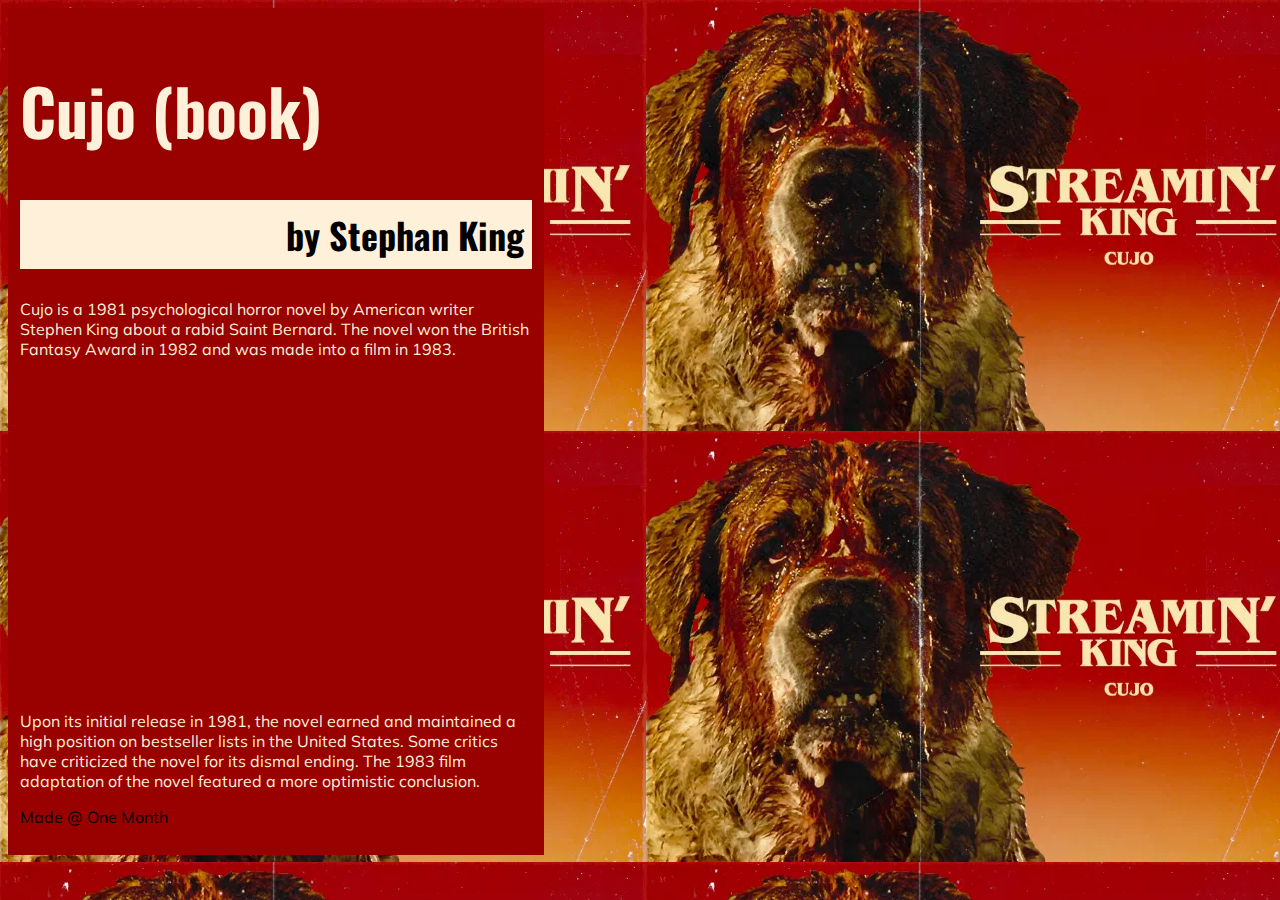
==== index.html @ 56c97d6f "Som,s" ====
<!DOCTYPE html>
<html lang="en">
<head>
    	<meta charset="utf-8">
    	<meta name="keywords" content="Cujo the mad dog">
    	<meta name="description" content="It's mad and it bite to kill">

		<title>Cujo</title>
		 <link href="https://fonts.googleapis.com/css2?family=Mulish&display=swap" rel="stylesheet">
         <link href="https://fonts.googleapis.com/css2?family=Oswald:wght@300&display=swap" rel="stylesheet">  
		<!-- external CSS link -->
		<!--<link rel="stylesheet" href="css/normalize.css"> -->
		<link rel="stylesheet" href="css/style.css">
        
</head>

<body>
	<div id="container">
	<!-- START HERE --> 

	<h1> Cujo (book)</h1>
	<h2> 		by Stephan King </h2>
	
    <p> Cujo is a 1981 psychological horror novel by American writer Stephen King about a rabid Saint Bernard. The novel won the British Fantasy Award in 1982 and was made into a film in 1983. </p>
    <iframe width="512" height="315" src="https://www.youtube.com/embed/45vzCiU01O4" frameborder="0" allow="accelerometer; autoplay; encrypted-media; gyroscope; picture-in-picture" allowfullscreen></iframe>
    <p> Upon its initial release in 1981, the novel earned and maintained a high position on bestseller lists in the United States. Some critics have criticized the novel for its dismal ending. The 1983 film adaptation of the novel featured a more optimistic conclusion. </p>
	
    <p> </p>
    <p> <a href="https://onemonth.com" target="_blank"> Made @ One Month </a> </p>
        
	<!-- END HERE --> 
	</div><!-- #container --> 
</body>
</html>
---- css/style.css ----
@charset "utf-8";
/* CSS Document */

body {
	background: url(../images/STREAMIN-KING-cujo.jpg);
	background-size:auto;
	font-family: 'Oswald', sans-serif;
}

#container {
	background:#900;
	width: 512px;
	padding: 12px;
	color: #FFF1D9
}

h1 {
	font-size: 64px;
}

h2 {
	font-size: 36px;
	text-align:end;
	background: #FFF1D9;
	color:#000000;
	padding: 8px;
}

p {
	font-family: 'Mulish', sans-serif;
}

a {
	color:	#000000;
	text-decoration:none;
}
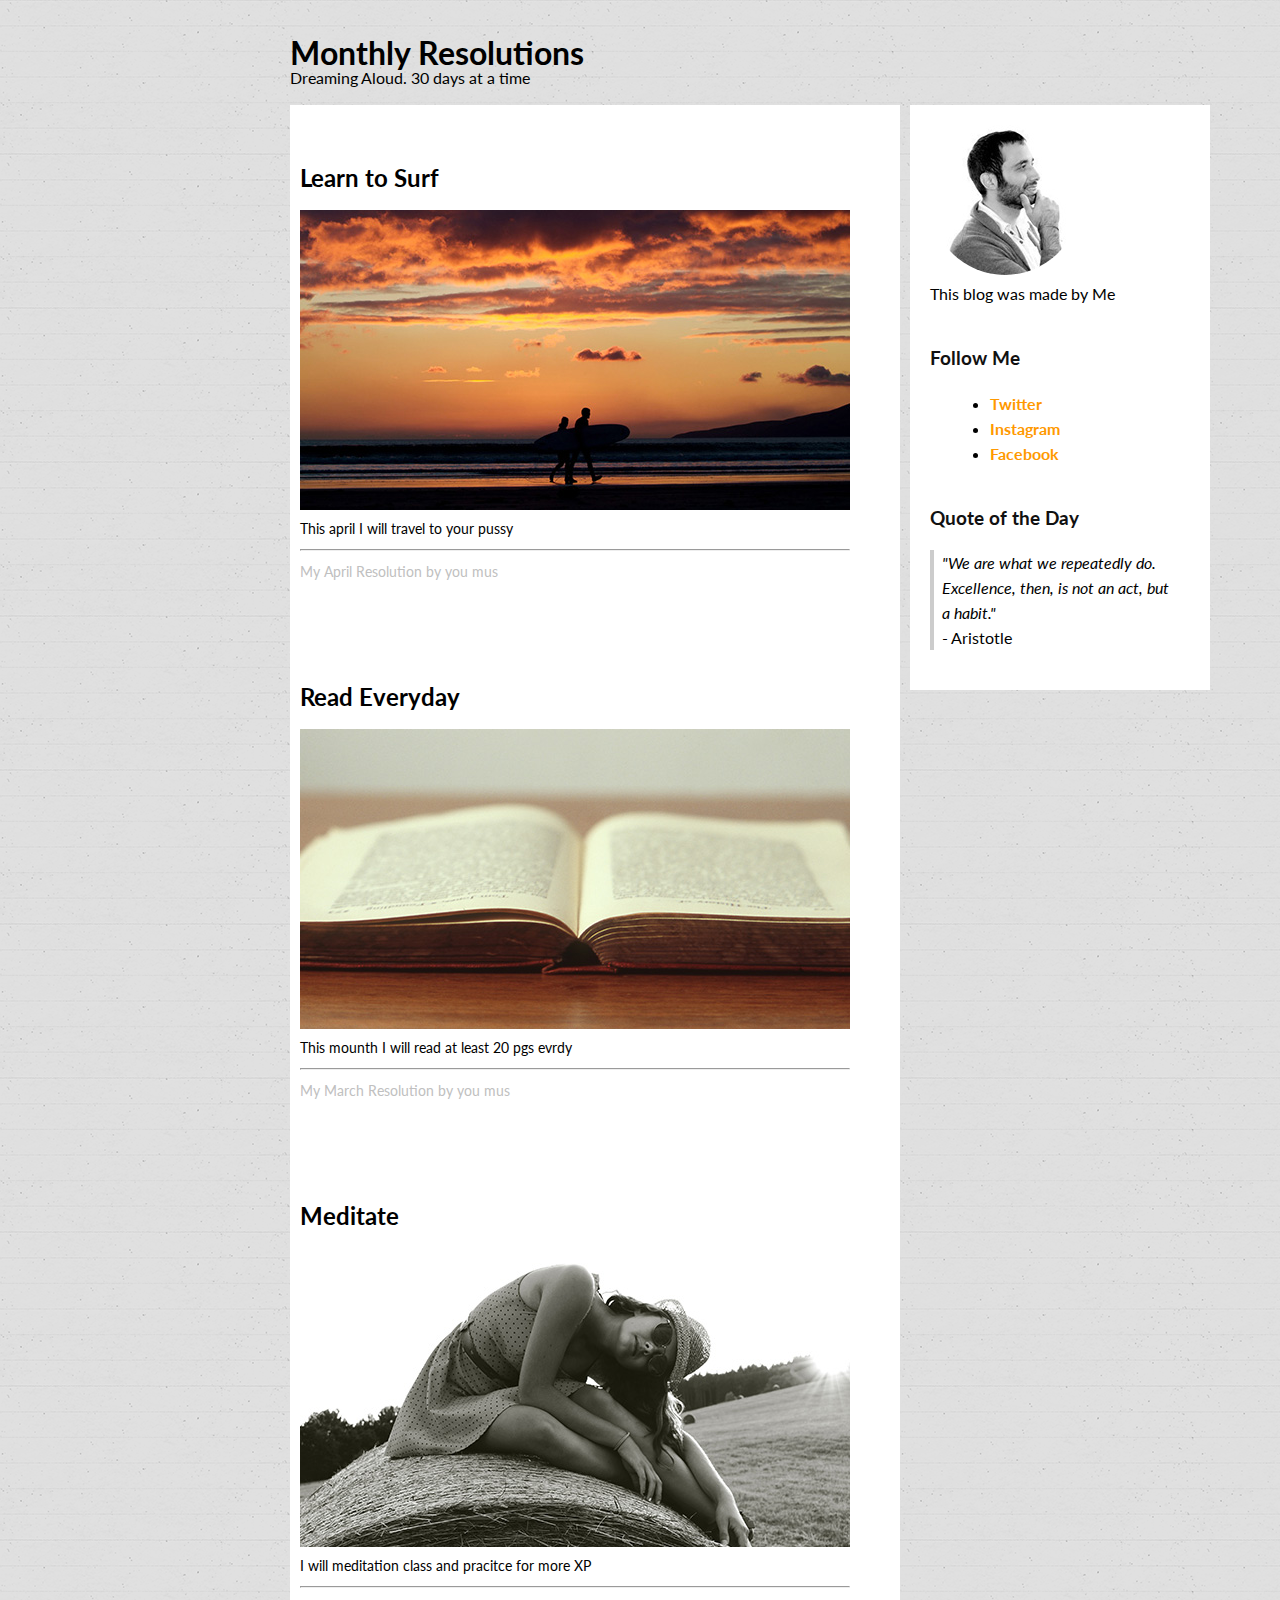
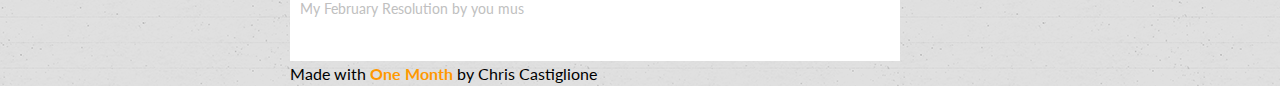
==== commit 12e19022: "week 2 assigments" ====
--- a/index.html
+++ b/index.html
@@ -1,38 +1,70 @@
 <!DOCTYPE html>
 <html lang="en">
-<head>
-    	<meta charset="utf-8">
-    	<meta name="keywords" content="Cujo the mad dog">
-    	<meta name="description" content="It's mad and it bite to kill">
+  <head>
+    <meta charset="utf-8">
+    <meta http-equiv="X-UA-Compatible" content="IE=edge">
+    <meta name="viewport" content="width=device-width, initial-scale=1">
+    <meta name="description" content="">
+    <meta name="author" content="Chris Castiglione, and the One Month team">
+		<title>Monthly Resolutions by Chris Castiglione</title>
+		<link href='http://fonts.googleapis.com/css?family=Lato' rel='stylesheet' type='text/css'>
+		<link rel="stylesheet" href="css/normalize.css">
+		<link rel="stylesheet" href="css/style.css">
+	</head>
+	<body>
+	
+	<div id="container">
+    
+    	<div id="header">
+        	<h1> Monthly Resolutions </h1>
+        	<p> Dreaming Aloud. 30 days at a time </p>
+        </div>
+        
+        <div id="main">
+        	<div class="part">
+            	<h2> Learn to Surf </h2>
+                <img src="images/surfing.jpg" alt="Two groovers on the becht">
+                <p> This april I will travel to your pussy </p>
+                <hr> 
+                <p class="subtext"> My April Resolution by you mus</p>
+            </div> <!--part-->
+            <div class="part">
+            	<h2> Read Everyday </h2>
+                <img src="images/book.jpg" alt="The book">
+                <p> This mounth I will read at least 20 pgs evrdy</p>
+                <hr> 
+                <p class="subtext"> My March Resolution by you mus</p>
+            </div> <!--part-->
+            <div class="part">
+            	<h2> Meditate </h2>
+                <img src="images/meditate-girl.jpg" alt="The chick">
+                <p> I will meditation class and pracitce for more XP </p>
+                <hr> 
+                <p class="subtext"> My February Resolution by you mus</p>
+            </div> <!--part-->
+        </div>
+        
+        <div id="sidebar">
+        	<img src="images/chris-castiglione.jpg" alt="you know" class="round">
+            <p> This blog was made by Me </p>
+            <h3> Follow Me </h3>
+            <ul>
+ 			 <li><a href="http://www.twitter.com/castig" target="_blank">Twitter</a></li>
+  			<li><a href="http://instagram.com/castig" target="_blank">Instagram</a></li>
+  			<li><a href="https://www.facebook.com/OneMonthEdu/" target="_blank">Facebook</a></li>
+			</ul>
+             <h3> Quote of the Day </h3>
+  			<blockquote><p id="quote">"We are what we repeatedly do. Excellence, then, is not an act, but a habit."</p>- Aristotle</blockquote>
 
-		<title>Cujo</title>
-		 <link href="https://fonts.googleapis.com/css2?family=Mulish&display=swap" rel="stylesheet">
-         <link href="https://fonts.googleapis.com/css2?family=Oswald:wght@300&display=swap" rel="stylesheet">  
-		<!-- external CSS link -->
-		<!--<link rel="stylesheet" href="css/normalize.css"> -->
-		<link rel="stylesheet" href="css/style.css">
+        </div> <!--sidebar-->
         
-</head>
-
-<body>
-	<div id="container">
-	<!-- START HERE --> 
-
-	<h1> Cujo (book)</h1>
-	<h2> 		by Stephan King </h2>
+        <div class="clear"> </div>
+        
+        <div id="footer">
+        	<p>Made with <a href="http://www.onemonth.com" target="_blank">One Month</a> by Chris Castiglione</p>
+        </div>
+        
+    </div> <!--container-->
 	
-    <p> Cujo is a 1981 psychological horror novel by American writer Stephen King about a rabid Saint Bernard. The novel won the British Fantasy Award in 1982 and was made into a film in 1983. </p>
-    <iframe width="512" height="315" src="https://www.youtube.com/embed/45vzCiU01O4" frameborder="0" allow="accelerometer; autoplay; encrypted-media; gyroscope; picture-in-picture" allowfullscreen></iframe>
-    <p> Upon its initial release in 1981, the novel earned and maintained a high position on bestseller lists in the United States. Some critics have criticized the novel for its dismal ending. The 1983 film adaptation of the novel featured a more optimistic conclusion. </p>
-	
-    <p> </p>
-    <p> <a href="https://onemonth.com" target="_blank"> Made @ One Month </a> </p>
-        
-	<!-- END HERE --> 
-	</div><!-- #container --> 
-</body>
-</html>
-
-
-
-
+	</body>
+</html>--- a/css/style.css
+++ b/css/style.css
@@ -1,36 +1,127 @@
-@charset "utf-8";
-/* CSS Document */
+/* 
+Project Name: Monthly Resolutions
+Client: One Month
+Author: Christopher Castig | @castig
+*/
+
+
+/*----------------------------------------------------------------------------- 
+01=BASE   
+-----------------------------------------------------------------------------*/
+
+/* Box Model Hack */
+* {
+     -moz-box-sizing: border-box; /* Firexfox */
+     -webkit-box-sizing: border-box; /* Safari/Chrome/iOS/Android */
+     box-sizing: border-box; /* IE */
+}
+
+.clear {
+	clear: both;
+}
 
 body {
-	background: url(../images/STREAMIN-KING-cujo.jpg);
-	background-size:auto;
-	font-family: 'Oswald', sans-serif;
+	background:url(../images/notebook.png); 
+	color: #000000;
+ 	font-family: 'Lato', sans-serif;
+ 	line-height: 1.7; /* line-height is unit-less */
+ 	font-size: 100%;
+	width: 1000px;
+	margin: 0 auto 0 auto;
+	padding: 0 150px 0 150px;
+	line-height: 25px;
+	
+}
+
+.subtext {
+	color:#C0C0C0;
+}
+
+.round {
+	border-radius: 50%;
+}
+
+#header{
+	padding: 40px 0 15px 0;
+}
+
+p{
+	margin:0;
+}
+
+h1 {
+	margin:0;
+}
+
+#main {
+	float:left;
+	background:#FFFFFF;
+	padding-right: 40px;
+}
+
+#sidebar {
+	float:left;
+	background:#FFFFFF;
+	width: 300px;
+	margin: 0 0 0 10px;
+	padding: 20px;
+	padding-bottom: 40px;
+}
+
+a {
+	color:#FF9900;
+	text-decoration:none;
+	font-weight:bold;
+}
+
+#sidebar ul {
+	margin: 20px;
+}
+
+#sidebar blockquote{
+	border-left: 4px solid #CCC;
+  	padding-left: 8px;
+	margin: 0 10px 0 0;
+}
+
+#quote {
+	font-style:italic;
+}
+
+#sidebar h3 {
+	color:#111111;
+	margin-top: 40px;
+}
+
+
+.part {
+	padding: 40px 10px 40px 10px;
+	width:inherit;
+
+}
+
+.part hr {
+	color:#C0C0C0;
+	width:inherit;
+}
+
+.part p {
+	font-size: 90%;
 }
 
 #container {
-	background:#900;
-	width: 512px;
-	padding: 12px;
-	color: #FFF1D9
+	width: 1000px;
 }
 
-h1 {
-	font-size: 64px;
+#container h3{
+	margin: 0,0,0,0;
 }
+/*----------------------------------------------------------------------------- 
+02=LAYOUT  
+-----------------------------------------------------------------------------*/
 
-h2 {
-	font-size: 36px;
-	text-align:end;
-	background: #FFF1D9;
-	color:#000000;
-	padding: 8px;
-}
+/*----------------------------------------------------------------------------- 
+03=MAIN  
+-----------------------------------------------------------------------------*/
 
-p {
-	font-family: 'Mulish', sans-serif;
-}
 
-a {
-	color:	#000000;
-	text-decoration:none;
-}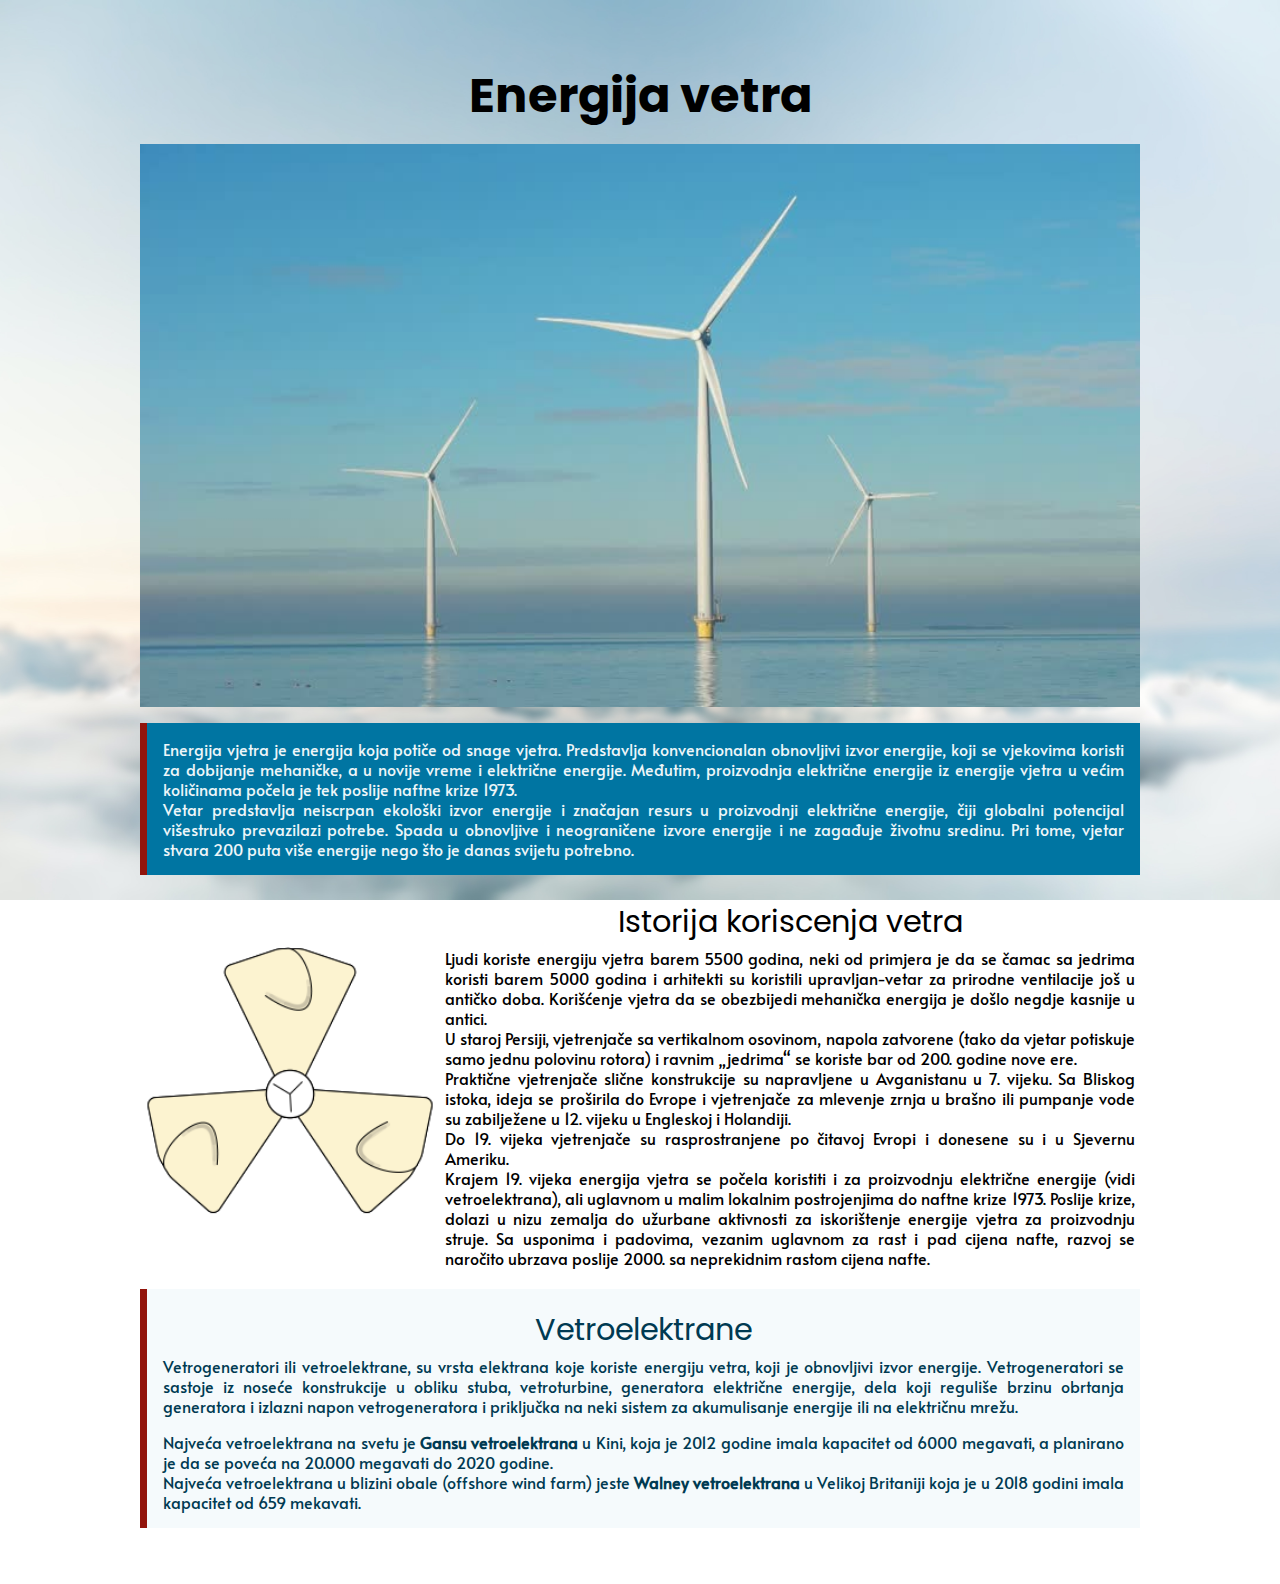
==== commit 7bb4913f: "I'm dumb" ====
--- a/index.html
+++ b/index.html
@@ -1,70 +1,53 @@
-<!DOCTYPE html>
-<html lang="en">
-  <head>
-    <meta charset="utf-8">
-    <meta http-equiv="X-UA-Compatible" content="IE=edge">
-    <meta name="viewport" content="width=device-width, initial-scale=1">
-    <meta name="description" content="">
-    <meta name="author" content="Chris Castiglione, and the One Month team">
-		<title>Monthly Resolutions by Chris Castiglione</title>
-		<link href='http://fonts.googleapis.com/css?family=Lato' rel='stylesheet' type='text/css'>
-		<link rel="stylesheet" href="css/normalize.css">
-		<link rel="stylesheet" href="css/style.css">
-	</head>
-	<body>
-	
-	<div id="container">
-    
-    	<div id="header">
-        	<h1> Monthly Resolutions </h1>
-        	<p> Dreaming Aloud. 30 days at a time </p>
-        </div>
+<!DOCTYPE html PUBLIC "-//W3C//DTD XHTML 1.0 Transitional//EN" "http://www.w3.org/TR/xhtml1/DTD/xhtml1-transitional.dtd">
+<html xmlns="http://www.w3.org/1999/xhtml">
+<head>
+<meta http-equiv="Content-Type" content="text/html; charset=utf-8" />
+	<title>4You Paun</title>
+	<link rel="stylesheet" href="css/reset.css" />
+    <link rel="stylesheet" href="css/style.css" />
+    <link rel="stylesheet" href="css/style-mobile.css" media="(max-width: 600px)"/>
+    <link href="https://fonts.googleapis.com/css2?family=Alata&family=Poppins:ital@1&display=swap" rel="stylesheet"> 
+</head>
+
+<body>
+	<div class="container">
+    	<div class="header">
+    		<h1> Energija vetra </h1>
+        	<img src="image/windmill3.jpg" alt="Three windmills" />
+        </div> <!--header-->
         
-        <div id="main">
-        	<div class="part">
-            	<h2> Learn to Surf </h2>
-                <img src="images/surfing.jpg" alt="Two groovers on the becht">
-                <p> This april I will travel to your pussy </p>
-                <hr> 
-                <p class="subtext"> My April Resolution by you mus</p>
-            </div> <!--part-->
-            <div class="part">
-            	<h2> Read Everyday </h2>
-                <img src="images/book.jpg" alt="The book">
-                <p> This mounth I will read at least 20 pgs evrdy</p>
-                <hr> 
-                <p class="subtext"> My March Resolution by you mus</p>
-            </div> <!--part-->
-            <div class="part">
-            	<h2> Meditate </h2>
-                <img src="images/meditate-girl.jpg" alt="The chick">
-                <p> I will meditation class and pracitce for more XP </p>
-                <hr> 
-                <p class="subtext"> My February Resolution by you mus</p>
-            </div> <!--part-->
-        </div>
+        <section class="redborder intro">
+        	<p>Energija vjetra je energija koja potiče od snage vjetra. Predstavlja konvencionalan obnovljivi izvor energije, koji se vjekovima koristi za dobijanje mehaničke, a u novije vreme i električne energije. Međutim, proizvodnja električne energije iz energije vjetra u većim količinama počela je tek poslije naftne krize 1973. 
+            </p>
+            <p>
+            Vetar predstavlja neiscrpan ekološki izvor energije i značajan resurs u proizvodnji električne energije, čiji globalni potencijal višestruko prevazilazi potrebe. Spada u obnovljive i neograničene izvore energije i ne zagađuje životnu sredinu. Pri tome, vjetar stvara 200 puta više energije nego što je danas svijetu potrebno.
+            </p>
+        </section> <!--intro-->
         
-        <div id="sidebar">
-        	<img src="images/chris-castiglione.jpg" alt="you know" class="round">
-            <p> This blog was made by Me </p>
-            <h3> Follow Me </h3>
-            <ul>
- 			 <li><a href="http://www.twitter.com/castig" target="_blank">Twitter</a></li>
-  			<li><a href="http://instagram.com/castig" target="_blank">Instagram</a></li>
-  			<li><a href="https://www.facebook.com/OneMonthEdu/" target="_blank">Facebook</a></li>
-			</ul>
-             <h3> Quote of the Day </h3>
-  			<blockquote><p id="quote">"We are what we repeatedly do. Excellence, then, is not an act, but a habit."</p>- Aristotle</blockquote>
-
-        </div> <!--sidebar-->
-        
-        <div class="clear"> </div>
-        
-        <div id="footer">
-        	<p>Made with <a href="http://www.onemonth.com" target="_blank">One Month</a> by Chris Castiglione</p>
-        </div>
-        
-    </div> <!--container-->
-	
-	</body>
-</html>+        <div class="clearfix middle">
+        	<div class="center">
+        		<img src="image/Fan.gif" alt="fan gif animation" class="left center" />
+            </div> <!--center-->
+            <section class="right">
+            	<h2 class="centralalign"> Istorija koriscenja vetra </h2>
+            	<p>
+            	Ljudi koriste energiju vjetra barem 5500 godina, neki od primjera je da se čamac sa jedrima koristi barem 5000 godina i arhitekti su koristili upravljan-vetar za prirodne ventilacije još u antičko doba. Korišćenje vjetra da se obezbijedi mehanička energija je došlo negdje kasnije u antici. <br />U staroj Persiji, vjetrenjače sa vertikalnom osovinom, napola zatvorene (tako da vjetar potiskuje samo jednu polovinu rotora) i ravnim „jedrima“ se koriste bar od 200. godine nove ere.  <br />Praktične vjetrenjače slične konstrukcije su napravljene u Avganistanu u 7. vijeku. Sa Bliskog istoka, ideja se proširila do Evrope i vjetrenjače za mlevenje zrnja u brašno ili pumpanje vode su zabilježene u 12. vijeku u Engleskoj i Holandiji.  <br />Do 19. vijeka vjetrenjače su rasprostranjene po čitavoj Evropi i donesene su i u Sjevernu Ameriku. <br />
+Krajem 19. vijeka energija vjetra se počela koristiti i za proizvodnju električne energije (vidi vetroelektrana), ali uglavnom u malim lokalnim postrojenjima do naftne krize 1973. Poslije krize, dolazi u nizu zemalja do užurbane aktivnosti za iskorištenje energije vjetra za proizvodnju struje. Sa usponima i padovima, vezanim uglavnom za rast i pad cijena nafte, razvoj se naročito ubrzava poslije 2000. sa neprekidnim rastom cijena nafte. 
+                </p>
+            </section>
+            
+        </div> <!--middle-->
+        <section class="redborder windfarm">
+        	<h2 class="centralalign"> Vetroelektrane </h2>
+            <p>
+            Vetrogeneratori ili vetroelektrane, su vrsta elektrana koje koriste energiju vetra, koji je obnovljivi izvor energije. Vetrogeneratori se sastoje iz noseće konstrukcije u obliku stuba, vetroturbine, generatora električne energije, dela koji reguliše brzinu obrtanja generatora i izlazni napon vetrogeneratora i priključka na neki sistem za akumulisanje energije ili na električnu mrežu. 
+            </p>
+            <br />
+            <p>
+            Najveća vetroelektrana na svetu je <strong>Gansu vetroelektrana</strong> u Kini, koja je 2012 godine imala kapacitet od 6000 megavati, a planirano je da se poveća na 20.000 megavati do 2020 godine. <br />
+Najveća vetroelektrana u blizini obale (offshore wind farm) jeste <strong>Walney vetroelektrana</strong> u Velikoj Britaniji koja je u 2018 godini imala kapacitet od 659 mekavati.
+            </p>
+        </section>
+    </div>
+</body>
+</html>
--- a/css/style.css
+++ b/css/style.css
@@ -1,127 +1,127 @@
-/* 
-Project Name: Monthly Resolutions
-Client: One Month
-Author: Christopher Castig | @castig
-*/
+@charset "utf-8";
+/* General Designe */
 
-
-/*----------------------------------------------------------------------------- 
-01=BASE   
------------------------------------------------------------------------------*/
-
-/* Box Model Hack */
 * {
-     -moz-box-sizing: border-box; /* Firexfox */
-     -webkit-box-sizing: border-box; /* Safari/Chrome/iOS/Android */
-     box-sizing: border-box; /* IE */
+  -moz-box-sizing: border-box; /* Firexfox */
+  -webkit-box-sizing: border-box; /* Safari/Chrome/iOS/Android */
+  box-sizing: border-box; /* IE */
 }
 
-.clear {
-	clear: both;
+.clearfix:after {
+  content: "";
+  display: table;
+  clear: both;
 }
 
 body {
-	background:url(../images/notebook.png); 
-	color: #000000;
- 	font-family: 'Lato', sans-serif;
- 	line-height: 1.7; /* line-height is unit-less */
- 	font-size: 100%;
-	width: 1000px;
-	margin: 0 auto 0 auto;
-	padding: 0 150px 0 150px;
-	line-height: 25px;
-	
+	background:url(../image/blured-background.jpg);
+	background-size:cover;
+	background-position:center;
+	background-attachment:fixed;
 }
 
-.subtext {
-	color:#C0C0C0;
-}
-
-.round {
-	border-radius: 50%;
-}
-
-#header{
-	padding: 40px 0 15px 0;
-}
-
-p{
-	margin:0;
+p {
+	font-family: 'Alata', sans-serif;
+	line-height: 1.25rem;
 }
 
 h1 {
-	margin:0;
-}
-
-#main {
-	float:left;
-	background:#FFFFFF;
-	padding-right: 40px;
-}
-
-#sidebar {
-	float:left;
-	background:#FFFFFF;
-	width: 300px;
-	margin: 0 0 0 10px;
-	padding: 20px;
-	padding-bottom: 40px;
-}
-
-a {
-	color:#FF9900;
-	text-decoration:none;
+	font-family: 'Poppins', sans-serif;
+	font-size: 3rem;
+	padding: 1.5rem;
 	font-weight:bold;
 }
 
-#sidebar ul {
-	margin: 20px;
+h2 {
+	font-family: 'Poppins', sans-serif;
+	font-size: 1.90rem;
+	padding:0.65rem;
 }
 
-#sidebar blockquote{
-	border-left: 4px solid #CCC;
-  	padding-left: 8px;
-	margin: 0 10px 0 0;
+strong {
+	font-weight:bold;
 }
 
-#quote {
-	font-style:italic;
+.left {
+	float:left;
 }
 
-#sidebar h3 {
-	color:#111111;
-	margin-top: 40px;
+.right {
+	float: right;
+}
+
+.center {
+  
+}
+
+.container {
+	width: 1000px;
+	margin: 0 auto 0 auto;
+	padding-top: 3rem;
+	padding-bottom: 3rem; 
+}
+
+.container section {
+	margin-top: 0.5rem;
+	margin-bottom: 0.5rem;
+}
+
+.container .redborder{
+	border-right: 7.5px solid #92140C;
+}
+
+.container .redborder:nth-child(even){
+	border-left: 7.5px solid #92140C;
+	border-right: none;
+}
+
+.header {
+	text-align:center;
+	margin-bottom: 1rem;
+}
+
+.header img{
+	width:100%;
+	height:26%;
+	object-fit: cover;
+}
+
+.intro {
+	background: #0075A2;
+	text-align: justify;
+	padding: 1rem;
+	margin-bottom: 7px;
+	color: #EDF6F9;
+}
+
+.middle{
+	width: 100%;
+	text-align:justify;
+}
+
+.middle img{
+	width: 30%;
+	object-fit: cover;
+	padding: 3px;
+	padding-top: 4rem;
+}
+
+.middle section{
+	width: 70%;
+	border-left:none;
+	border-right:none;
+	padding: 5px;
 }
 
 
-.part {
-	padding: 40px 10px 40px 10px;
-	width:inherit;
-
+.windfarm{
+	padding: 1rem;
+	text-align: justify;  
+	background: #F5FAFC;
+	color: #003A52;
 }
 
-.part hr {
-	color:#C0C0C0;
-	width:inherit;
+.centralalign {
+	text-align:center;	
 }
 
-.part p {
-	font-size: 90%;
-}
-
-#container {
-	width: 1000px;
-}
-
-#container h3{
-	margin: 0,0,0,0;
-}
-/*----------------------------------------------------------------------------- 
-02=LAYOUT  
------------------------------------------------------------------------------*/
-
-/*----------------------------------------------------------------------------- 
-03=MAIN  
------------------------------------------------------------------------------*/
-
-
--- a/css/style-mobile.css
+++ b/css/style-mobile.css
@@ -0,0 +1,23 @@
+@charset "utf-8";
+/* CSS Document */
+
+
+.container {
+	width: 100%;
+}
+
+.middle section{
+	width:100%;
+	padding: 1.5rem;
+	
+}
+
+.center {
+  	margin: 10px auto 20px auto;
+	display:block;
+	width: 70%;
+}
+
+.middle img {
+	width: 100%;
+}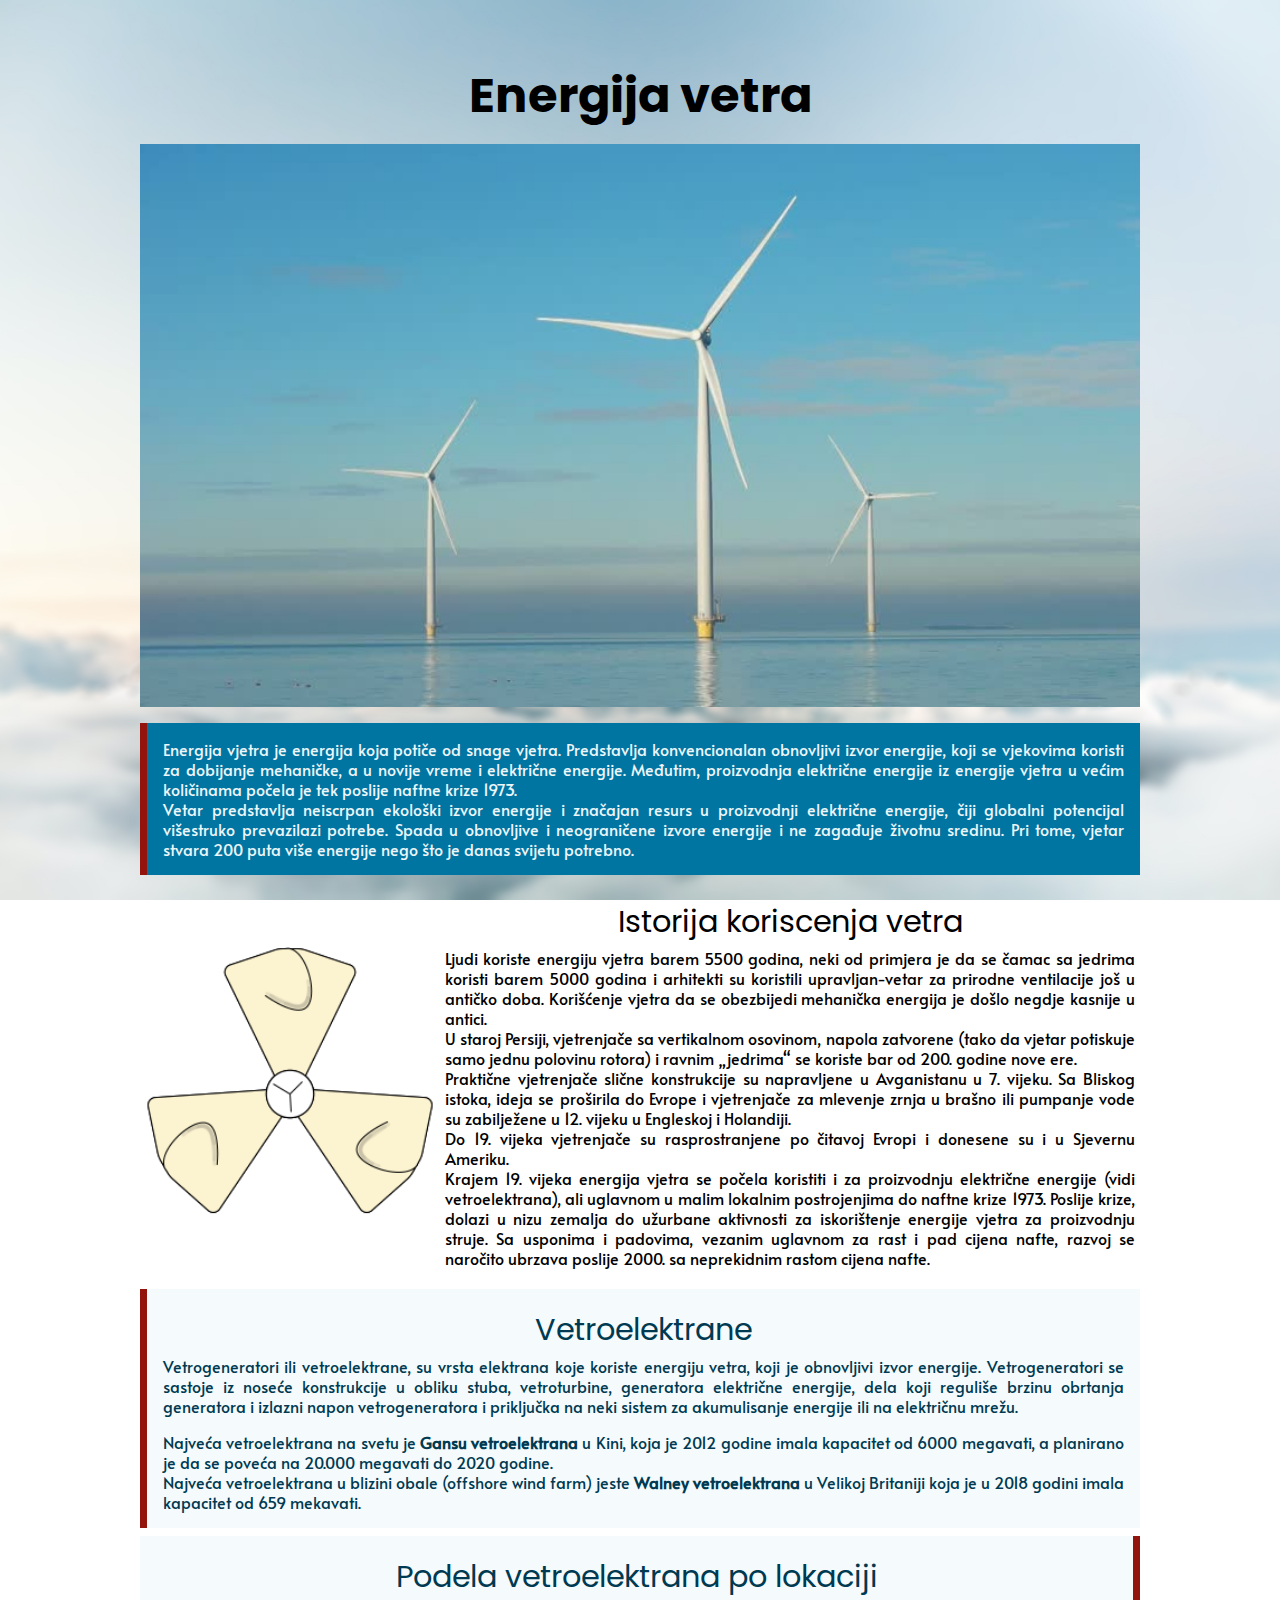
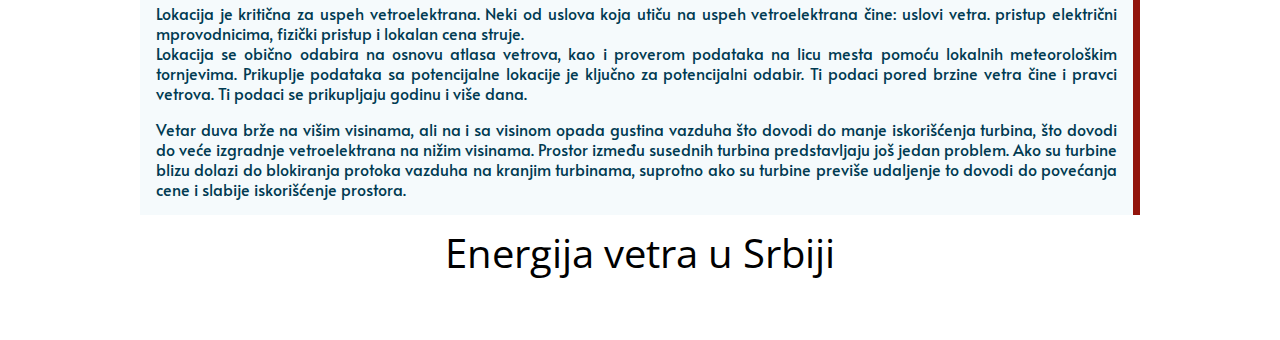
==== commit 90647737: "Paralax background is added" ====
--- a/index.html
+++ b/index.html
@@ -1,12 +1,14 @@
 <!DOCTYPE html PUBLIC "-//W3C//DTD XHTML 1.0 Transitional//EN" "http://www.w3.org/TR/xhtml1/DTD/xhtml1-transitional.dtd">
 <html xmlns="http://www.w3.org/1999/xhtml">
 <head>
-<meta http-equiv="Content-Type" content="text/html; charset=utf-8" />
+	<meta http-equiv="Content-Type" content="text/html; charset=utf-8" />
+	<meta name="viewport" content="width=device-width, initial-scale=1.0">
+    
 	<title>4You Paun</title>
 	<link rel="stylesheet" href="css/reset.css" />
     <link rel="stylesheet" href="css/style.css" />
-    <link rel="stylesheet" href="css/style-mobile.css" media="(max-width: 600px)"/>
     <link href="https://fonts.googleapis.com/css2?family=Alata&family=Poppins:ital@1&display=swap" rel="stylesheet"> 
+    <link href="https://fonts.googleapis.com/css2?family=Open+Sans:wght@700&display=swap" rel="stylesheet"> 
 </head>
 
 <body>
@@ -37,6 +39,7 @@
             </section>
             
         </div> <!--middle-->
+        
         <section class="redborder windfarm">
         	<h2 class="centralalign"> Vetroelektrane </h2>
             <p>
@@ -48,6 +51,25 @@
 Najveća vetroelektrana u blizini obale (offshore wind farm) jeste <strong>Walney vetroelektrana</strong> u Velikoj Britaniji koja je u 2018 godini imala kapacitet od 659 mekavati.
             </p>
         </section>
+        <section class="redborder windfarm">
+        	<h2 class="centralalign"> Podela vetroelektrana po lokaciji </h2>
+            <p>
+            	Lokacija je kritična za uspeh vetroelektrana. Neki od uslova koja utiču na uspeh vetroelektrana čine: uslovi vetra. pristup električni mprovodnicima, fizički pristup i lokalan cena struje.
+            </p>
+            <p>
+            	Lokacija se obično odabira na osnovu atlasa vetrova, kao i proverom podataka na licu mesta pomoću lokalnih meteorološkim tornjevima. Prikuplje podataka sa potencijalne lokacije je ključno za potencijalni odabir. Ti podaci pored brzine vetra čine i pravci vetrova. Ti podaci se prikupljaju godinu i više dana.
+            </p>
+            <br />
+            <p>
+            	Vetar duva brže na višim visinama, ali na i sa visinom opada gustina vazduha što dovodi do manje iskorišćenja turbina, što dovodi do veće izgradnje vetroelektrana na nižim visinama. Prostor između susednih turbina predstavljaju još jedan problem. Ako su turbine blizu dolazi do blokiranja protoka vazduha na kranjim turbinama, suprotno ako su turbine previše udaljenje to dovodi do povećanja cene i slabije iskorišćenje prostora.
+
+            </p>
+        </section> <!--windfarm-->
+        	
+        <section class="serbiawinds">
+        	<h2 class="parallax centralalign"> Energija vetra u Srbiji </h2>
+        </section>
     </div>
+    
 </body>
 </html>
--- a/css/style.css
+++ b/css/style.css
@@ -53,6 +53,25 @@
 .center {
   
 }
+
+.centralalign {
+	text-align:center;	
+}
+
+.parallax {
+  /* The image used */
+  background-image: url(../image/windmap.PNG);
+
+  /* Set a specific height */
+  /*height: 200px;*/
+
+  /* Create the parallax scrolling effect */
+  background-attachment: fixed;
+  background-position: center;
+  background-repeat: no-repeat;
+  background-size: cover;
+}
+
 
 .container {
 	width: 1000px;
@@ -121,7 +140,33 @@
 	color: #003A52;
 }
 
-.centralalign {
-	text-align:center;	
+.serbiawinds h2{
+	font-family: 'Open Sans', sans-serif;
+	font-size: 2.5rem;
 }
 
+
+@media only screen and (max-device-width: 600px) {
+
+	.container {
+		width: 100%;
+		padding-top: 1rem;
+		padding-bottom: 1rem; 
+	}
+	
+	
+	.middle section{
+		width:100%;
+		padding: 1.5rem;
+	}
+
+	.center {
+  		margin: 0 auto 0 auto;
+		display:block;
+		width: 75%;
+	}
+
+	.middle img {
+		width: 100%;
+	}
+}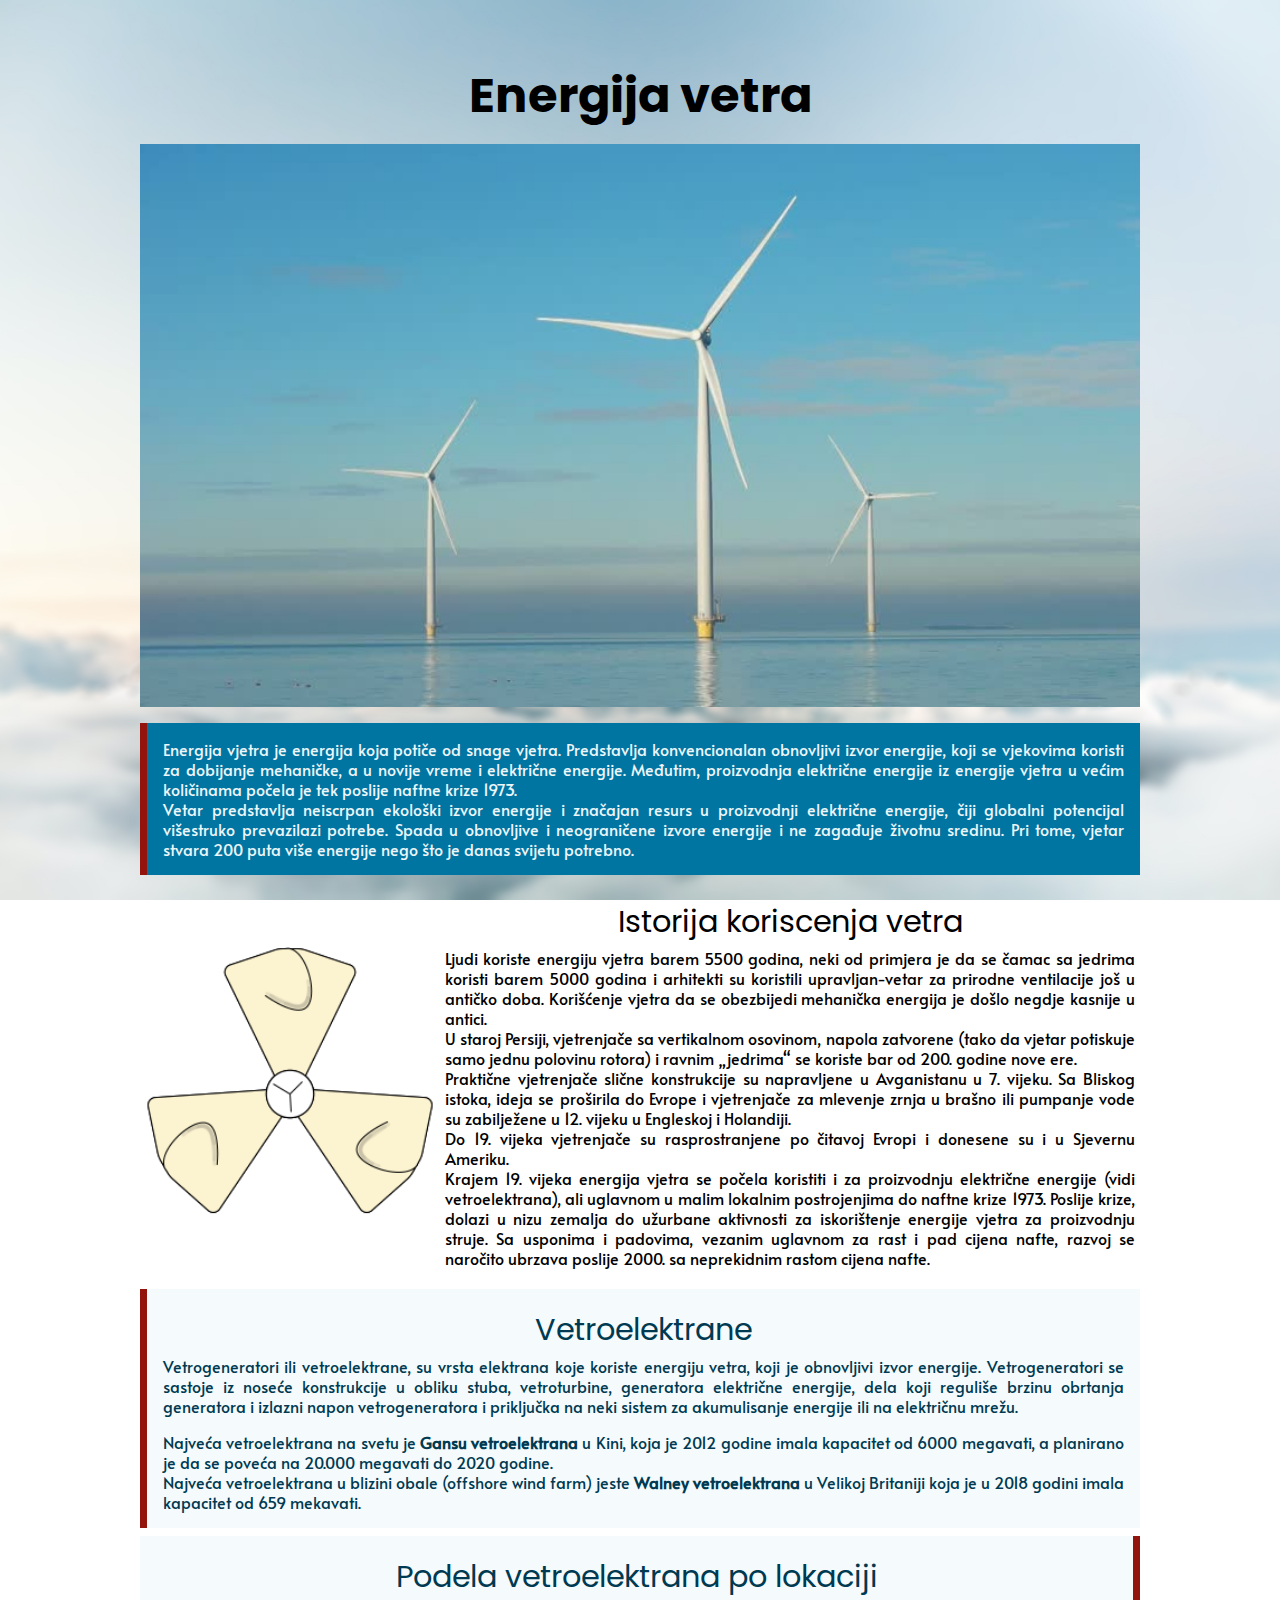
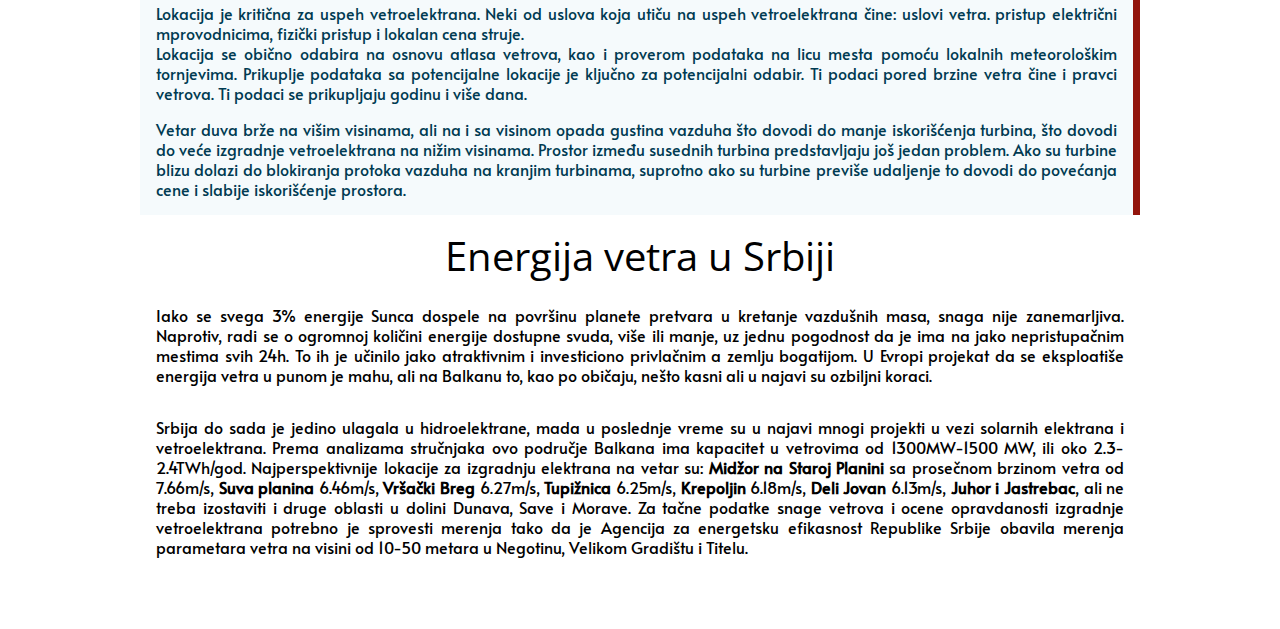
==== commit 4e99c75e: "siome text added" ====
--- a/index.html
+++ b/index.html
@@ -68,6 +68,12 @@
         	
         <section class="serbiawinds">
         	<h2 class="parallax centralalign"> Energija vetra u Srbiji </h2>
+            <p>
+            Iako se svega 3% energije Sunca dospele na površinu planete pretvara u kretanje vazdušnih masa, snaga nije zanemarljiva. Naprotiv, radi se o ogromnoj količini energije dostupne svuda, više ili manje, uz jednu pogodnost da je ima na jako nepristupačnim mestima svih 24h. To ih je učinilo jako atraktivnim i investiciono privlačnim a zemlju bogatijom. U Evropi projekat da se eksploatiše energija vetra u punom je mahu, ali na Balkanu to, kao po običaju, nešto kasni ali u najavi su ozbiljni koraci.
+            </p>
+            <p>
+            	Srbija do sada je jedino ulagala u hidroelektrane, mada u poslednje vreme su u najavi mnogi projekti u vezi solarnih elektrana i vetroelektrana. Prema analizama stručnjaka ovo područje Balkana ima kapacitet u vetrovima od 1300MW-1500 MW, ili oko 2.3-2.4TWh/god. Najperspektivnije lokacije za izgradnju elektrana na vetar su: <strong>Midžor na Staroj Planini</strong> sa prosečnom brzinom vetra od 7.66m/s, <strong>Suva planina </strong> 6.46m/s,<strong> Vršački Breg </strong>6.27m/s, <strong>Tupižnica </strong>6.25m/s,<strong> Krepoljin </strong> 6.18m/s, <strong>Deli Jovan</strong> 6.13m/s, <strong>Juhor i Jastrebac</strong>, ali ne treba izostaviti i druge oblasti u dolini Dunava, Save i Morave. Za tačne podatke snage vetrova i ocene opravdanosti izgradnje vetroelektrana potrebno je sprovesti merenja tako da je Agencija za energetsku efikasnost Republike Srbije obavila merenja parametara vetra na visini od 10-50 metara u Negotinu, Velikom Gradištu i Titelu.
+            </p>
         </section>
     </div>
     
--- a/css/style.css
+++ b/css/style.css
@@ -139,10 +139,19 @@
 	background: #F5FAFC;
 	color: #003A52;
 }
+.serbiawinds{
+	text-align: justify; 
+	border-left:none;
+	border-right:none;
+}
+.serbiawinds p{
+	padding: 1rem;
+}
 
 .serbiawinds h2{
 	font-family: 'Open Sans', sans-serif;
 	font-size: 2.5rem;
+	padding: 0.8rem;
 }
 
 
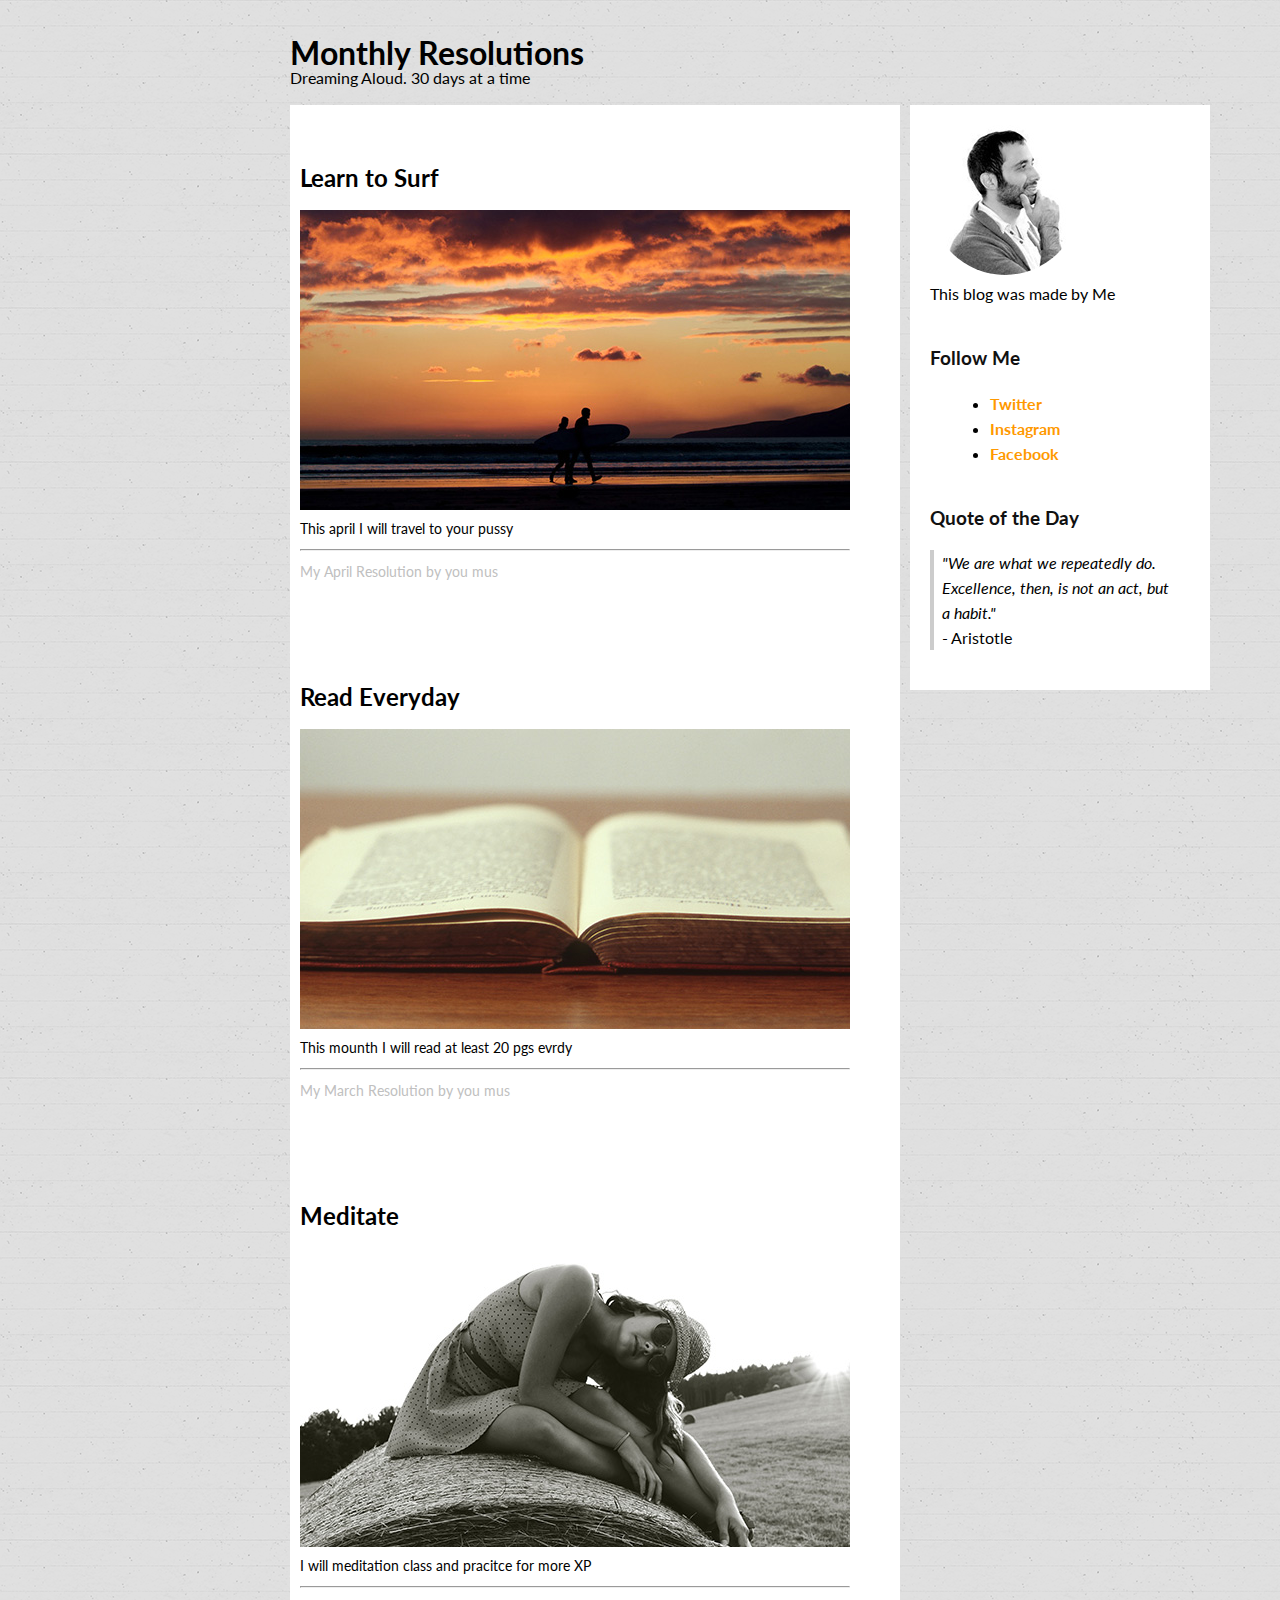
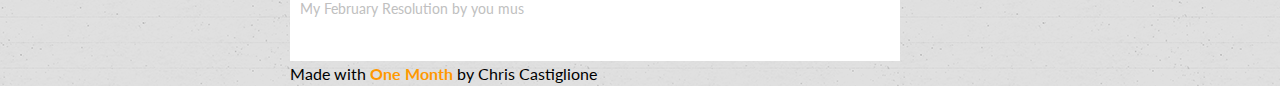
==== commit d5beeabb: "Link added for a wind map" ====
--- a/index.html
+++ b/index.html
@@ -1,81 +1,70 @@
-<!DOCTYPE html PUBLIC "-//W3C//DTD XHTML 1.0 Transitional//EN" "http://www.w3.org/TR/xhtml1/DTD/xhtml1-transitional.dtd">
-<html xmlns="http://www.w3.org/1999/xhtml">
-<head>
-	<meta http-equiv="Content-Type" content="text/html; charset=utf-8" />
-	<meta name="viewport" content="width=device-width, initial-scale=1.0">
+<!DOCTYPE html>
+<html lang="en">
+  <head>
+    <meta charset="utf-8">
+    <meta http-equiv="X-UA-Compatible" content="IE=edge">
+    <meta name="viewport" content="width=device-width, initial-scale=1">
+    <meta name="description" content="">
+    <meta name="author" content="Chris Castiglione, and the One Month team">
+		<title>Monthly Resolutions by Chris Castiglione</title>
+		<link href='http://fonts.googleapis.com/css?family=Lato' rel='stylesheet' type='text/css'>
+		<link rel="stylesheet" href="css/normalize.css">
+		<link rel="stylesheet" href="css/style.css">
+	</head>
+	<body>
+	
+	<div id="container">
     
-	<title>4You Paun</title>
-	<link rel="stylesheet" href="css/reset.css" />
-    <link rel="stylesheet" href="css/style.css" />
-    <link href="https://fonts.googleapis.com/css2?family=Alata&family=Poppins:ital@1&display=swap" rel="stylesheet"> 
-    <link href="https://fonts.googleapis.com/css2?family=Open+Sans:wght@700&display=swap" rel="stylesheet"> 
-</head>
+    	<div id="header">
+        	<h1> Monthly Resolutions </h1>
+        	<p> Dreaming Aloud. 30 days at a time </p>
+        </div>
+        
+        <div id="main">
+        	<div class="part">
+            	<h2> Learn to Surf </h2>
+                <img src="images/surfing.jpg" alt="Two groovers on the becht">
+                <p> This april I will travel to your pussy </p>
+                <hr> 
+                <p class="subtext"> My April Resolution by you mus</p>
+            </div> <!--part-->
+            <div class="part">
+            	<h2> Read Everyday </h2>
+                <img src="images/book.jpg" alt="The book">
+                <p> This mounth I will read at least 20 pgs evrdy</p>
+                <hr> 
+                <p class="subtext"> My March Resolution by you mus</p>
+            </div> <!--part-->
+            <div class="part">
+            	<h2> Meditate </h2>
+                <img src="images/meditate-girl.jpg" alt="The chick">
+                <p> I will meditation class and pracitce for more XP </p>
+                <hr> 
+                <p class="subtext"> My February Resolution by you mus</p>
+            </div> <!--part-->
+        </div>
+        
+        <div id="sidebar">
+        	<img src="images/chris-castiglione.jpg" alt="you know" class="round">
+            <p> This blog was made by Me </p>
+            <h3> Follow Me </h3>
+            <ul>
+ 			 <li><a href="http://www.twitter.com/castig" target="_blank">Twitter</a></li>
+  			<li><a href="http://instagram.com/castig" target="_blank">Instagram</a></li>
+  			<li><a href="https://www.facebook.com/OneMonthEdu/" target="_blank">Facebook</a></li>
+			</ul>
+             <h3> Quote of the Day </h3>
+  			<blockquote><p id="quote">"We are what we repeatedly do. Excellence, then, is not an act, but a habit."</p>- Aristotle</blockquote>
 
-<body>
-	<div class="container">
-    	<div class="header">
-    		<h1> Energija vetra </h1>
-        	<img src="image/windmill3.jpg" alt="Three windmills" />
-        </div> <!--header-->
+        </div> <!--sidebar-->
         
-        <section class="redborder intro">
-        	<p>Energija vjetra je energija koja potiče od snage vjetra. Predstavlja konvencionalan obnovljivi izvor energije, koji se vjekovima koristi za dobijanje mehaničke, a u novije vreme i električne energije. Međutim, proizvodnja električne energije iz energije vjetra u većim količinama počela je tek poslije naftne krize 1973. 
-            </p>
-            <p>
-            Vetar predstavlja neiscrpan ekološki izvor energije i značajan resurs u proizvodnji električne energije, čiji globalni potencijal višestruko prevazilazi potrebe. Spada u obnovljive i neograničene izvore energije i ne zagađuje životnu sredinu. Pri tome, vjetar stvara 200 puta više energije nego što je danas svijetu potrebno.
-            </p>
-        </section> <!--intro-->
+        <div class="clear"> </div>
         
-        <div class="clearfix middle">
-        	<div class="center">
-        		<img src="image/Fan.gif" alt="fan gif animation" class="left center" />
-            </div> <!--center-->
-            <section class="right">
-            	<h2 class="centralalign"> Istorija koriscenja vetra </h2>
-            	<p>
-            	Ljudi koriste energiju vjetra barem 5500 godina, neki od primjera je da se čamac sa jedrima koristi barem 5000 godina i arhitekti su koristili upravljan-vetar za prirodne ventilacije još u antičko doba. Korišćenje vjetra da se obezbijedi mehanička energija je došlo negdje kasnije u antici. <br />U staroj Persiji, vjetrenjače sa vertikalnom osovinom, napola zatvorene (tako da vjetar potiskuje samo jednu polovinu rotora) i ravnim „jedrima“ se koriste bar od 200. godine nove ere.  <br />Praktične vjetrenjače slične konstrukcije su napravljene u Avganistanu u 7. vijeku. Sa Bliskog istoka, ideja se proširila do Evrope i vjetrenjače za mlevenje zrnja u brašno ili pumpanje vode su zabilježene u 12. vijeku u Engleskoj i Holandiji.  <br />Do 19. vijeka vjetrenjače su rasprostranjene po čitavoj Evropi i donesene su i u Sjevernu Ameriku. <br />
-Krajem 19. vijeka energija vjetra se počela koristiti i za proizvodnju električne energije (vidi vetroelektrana), ali uglavnom u malim lokalnim postrojenjima do naftne krize 1973. Poslije krize, dolazi u nizu zemalja do užurbane aktivnosti za iskorištenje energije vjetra za proizvodnju struje. Sa usponima i padovima, vezanim uglavnom za rast i pad cijena nafte, razvoj se naročito ubrzava poslije 2000. sa neprekidnim rastom cijena nafte. 
-                </p>
-            </section>
-            
-        </div> <!--middle-->
+        <div id="footer">
+        	<p>Made with <a href="http://www.onemonth.com" target="_blank">One Month</a> by Chris Castiglione</p>
+        </div>
         
-        <section class="redborder windfarm">
-        	<h2 class="centralalign"> Vetroelektrane </h2>
-            <p>
-            Vetrogeneratori ili vetroelektrane, su vrsta elektrana koje koriste energiju vetra, koji je obnovljivi izvor energije. Vetrogeneratori se sastoje iz noseće konstrukcije u obliku stuba, vetroturbine, generatora električne energije, dela koji reguliše brzinu obrtanja generatora i izlazni napon vetrogeneratora i priključka na neki sistem za akumulisanje energije ili na električnu mrežu. 
-            </p>
-            <br />
-            <p>
-            Najveća vetroelektrana na svetu je <strong>Gansu vetroelektrana</strong> u Kini, koja je 2012 godine imala kapacitet od 6000 megavati, a planirano je da se poveća na 20.000 megavati do 2020 godine. <br />
-Najveća vetroelektrana u blizini obale (offshore wind farm) jeste <strong>Walney vetroelektrana</strong> u Velikoj Britaniji koja je u 2018 godini imala kapacitet od 659 mekavati.
-            </p>
-        </section>
-        <section class="redborder windfarm">
-        	<h2 class="centralalign"> Podela vetroelektrana po lokaciji </h2>
-            <p>
-            	Lokacija je kritična za uspeh vetroelektrana. Neki od uslova koja utiču na uspeh vetroelektrana čine: uslovi vetra. pristup električni mprovodnicima, fizički pristup i lokalan cena struje.
-            </p>
-            <p>
-            	Lokacija se obično odabira na osnovu atlasa vetrova, kao i proverom podataka na licu mesta pomoću lokalnih meteorološkim tornjevima. Prikuplje podataka sa potencijalne lokacije je ključno za potencijalni odabir. Ti podaci pored brzine vetra čine i pravci vetrova. Ti podaci se prikupljaju godinu i više dana.
-            </p>
-            <br />
-            <p>
-            	Vetar duva brže na višim visinama, ali na i sa visinom opada gustina vazduha što dovodi do manje iskorišćenja turbina, što dovodi do veće izgradnje vetroelektrana na nižim visinama. Prostor između susednih turbina predstavljaju još jedan problem. Ako su turbine blizu dolazi do blokiranja protoka vazduha na kranjim turbinama, suprotno ako su turbine previše udaljenje to dovodi do povećanja cene i slabije iskorišćenje prostora.
-
-            </p>
-        </section> <!--windfarm-->
-        	
-        <section class="serbiawinds">
-        	<h2 class="parallax centralalign"> Energija vetra u Srbiji </h2>
-            <p>
-            Iako se svega 3% energije Sunca dospele na površinu planete pretvara u kretanje vazdušnih masa, snaga nije zanemarljiva. Naprotiv, radi se o ogromnoj količini energije dostupne svuda, više ili manje, uz jednu pogodnost da je ima na jako nepristupačnim mestima svih 24h. To ih je učinilo jako atraktivnim i investiciono privlačnim a zemlju bogatijom. U Evropi projekat da se eksploatiše energija vetra u punom je mahu, ali na Balkanu to, kao po običaju, nešto kasni ali u najavi su ozbiljni koraci.
-            </p>
-            <p>
-            	Srbija do sada je jedino ulagala u hidroelektrane, mada u poslednje vreme su u najavi mnogi projekti u vezi solarnih elektrana i vetroelektrana. Prema analizama stručnjaka ovo područje Balkana ima kapacitet u vetrovima od 1300MW-1500 MW, ili oko 2.3-2.4TWh/god. Najperspektivnije lokacije za izgradnju elektrana na vetar su: <strong>Midžor na Staroj Planini</strong> sa prosečnom brzinom vetra od 7.66m/s, <strong>Suva planina </strong> 6.46m/s,<strong> Vršački Breg </strong>6.27m/s, <strong>Tupižnica </strong>6.25m/s,<strong> Krepoljin </strong> 6.18m/s, <strong>Deli Jovan</strong> 6.13m/s, <strong>Juhor i Jastrebac</strong>, ali ne treba izostaviti i druge oblasti u dolini Dunava, Save i Morave. Za tačne podatke snage vetrova i ocene opravdanosti izgradnje vetroelektrana potrebno je sprovesti merenja tako da je Agencija za energetsku efikasnost Republike Srbije obavila merenja parametara vetra na visini od 10-50 metara u Negotinu, Velikom Gradištu i Titelu.
-            </p>
-        </section>
-    </div>
-    
-</body>
-</html>
+    </div> <!--container-->
+	
+	</body>
+</html>--- a/css/style.css
+++ b/css/style.css
@@ -1,181 +1,127 @@
-@charset "utf-8";
-/* General Designe */
+/* 
+Project Name: Monthly Resolutions
+Client: One Month
+Author: Christopher Castig | @castig
+*/
 
+
+/*----------------------------------------------------------------------------- 
+01=BASE   
+-----------------------------------------------------------------------------*/
+
+/* Box Model Hack */
 * {
-  -moz-box-sizing: border-box; /* Firexfox */
-  -webkit-box-sizing: border-box; /* Safari/Chrome/iOS/Android */
-  box-sizing: border-box; /* IE */
+     -moz-box-sizing: border-box; /* Firexfox */
+     -webkit-box-sizing: border-box; /* Safari/Chrome/iOS/Android */
+     box-sizing: border-box; /* IE */
 }
 
-.clearfix:after {
-  content: "";
-  display: table;
-  clear: both;
+.clear {
+	clear: both;
 }
 
 body {
-	background:url(../image/blured-background.jpg);
-	background-size:cover;
-	background-position:center;
-	background-attachment:fixed;
+	background:url(../images/notebook.png); 
+	color: #000000;
+ 	font-family: 'Lato', sans-serif;
+ 	line-height: 1.7; /* line-height is unit-less */
+ 	font-size: 100%;
+	width: 1000px;
+	margin: 0 auto 0 auto;
+	padding: 0 150px 0 150px;
+	line-height: 25px;
+	
 }
 
-p {
-	font-family: 'Alata', sans-serif;
-	line-height: 1.25rem;
+.subtext {
+	color:#C0C0C0;
+}
+
+.round {
+	border-radius: 50%;
+}
+
+#header{
+	padding: 40px 0 15px 0;
+}
+
+p{
+	margin:0;
 }
 
 h1 {
-	font-family: 'Poppins', sans-serif;
-	font-size: 3rem;
-	padding: 1.5rem;
+	margin:0;
+}
+
+#main {
+	float:left;
+	background:#FFFFFF;
+	padding-right: 40px;
+}
+
+#sidebar {
+	float:left;
+	background:#FFFFFF;
+	width: 300px;
+	margin: 0 0 0 10px;
+	padding: 20px;
+	padding-bottom: 40px;
+}
+
+a {
+	color:#FF9900;
+	text-decoration:none;
 	font-weight:bold;
 }
 
-h2 {
-	font-family: 'Poppins', sans-serif;
-	font-size: 1.90rem;
-	padding:0.65rem;
+#sidebar ul {
+	margin: 20px;
 }
 
-strong {
-	font-weight:bold;
+#sidebar blockquote{
+	border-left: 4px solid #CCC;
+  	padding-left: 8px;
+	margin: 0 10px 0 0;
 }
 
-.left {
-	float:left;
+#quote {
+	font-style:italic;
 }
 
-.right {
-	float: right;
-}
-
-.center {
-  
-}
-
-.centralalign {
-	text-align:center;	
-}
-
-.parallax {
-  /* The image used */
-  background-image: url(../image/windmap.PNG);
-
-  /* Set a specific height */
-  /*height: 200px;*/
-
-  /* Create the parallax scrolling effect */
-  background-attachment: fixed;
-  background-position: center;
-  background-repeat: no-repeat;
-  background-size: cover;
+#sidebar h3 {
+	color:#111111;
+	margin-top: 40px;
 }
 
 
-.container {
-	width: 1000px;
-	margin: 0 auto 0 auto;
-	padding-top: 3rem;
-	padding-bottom: 3rem; 
+.part {
+	padding: 40px 10px 40px 10px;
+	width:inherit;
+
 }
 
-.container section {
-	margin-top: 0.5rem;
-	margin-bottom: 0.5rem;
+.part hr {
+	color:#C0C0C0;
+	width:inherit;
 }
 
-.container .redborder{
-	border-right: 7.5px solid #92140C;
+.part p {
+	font-size: 90%;
 }
 
-.container .redborder:nth-child(even){
-	border-left: 7.5px solid #92140C;
-	border-right: none;
+#container {
+	width: 1000px;
 }
 
-.header {
-	text-align:center;
-	margin-bottom: 1rem;
+#container h3{
+	margin: 0,0,0,0;
 }
+/*----------------------------------------------------------------------------- 
+02=LAYOUT  
+-----------------------------------------------------------------------------*/
 
-.header img{
-	width:100%;
-	height:26%;
-	object-fit: cover;
-}
-
-.intro {
-	background: #0075A2;
-	text-align: justify;
-	padding: 1rem;
-	margin-bottom: 7px;
-	color: #EDF6F9;
-}
-
-.middle{
-	width: 100%;
-	text-align:justify;
-}
-
-.middle img{
-	width: 30%;
-	object-fit: cover;
-	padding: 3px;
-	padding-top: 4rem;
-}
-
-.middle section{
-	width: 70%;
-	border-left:none;
-	border-right:none;
-	padding: 5px;
-}
+/*----------------------------------------------------------------------------- 
+03=MAIN  
+-----------------------------------------------------------------------------*/
 
 
-.windfarm{
-	padding: 1rem;
-	text-align: justify;  
-	background: #F5FAFC;
-	color: #003A52;
-}
-.serbiawinds{
-	text-align: justify; 
-	border-left:none;
-	border-right:none;
-}
-.serbiawinds p{
-	padding: 1rem;
-}
-
-.serbiawinds h2{
-	font-family: 'Open Sans', sans-serif;
-	font-size: 2.5rem;
-	padding: 0.8rem;
-}
-
-
-@media only screen and (max-device-width: 600px) {
-
-	.container {
-		width: 100%;
-		padding-top: 1rem;
-		padding-bottom: 1rem; 
-	}
-	
-	
-	.middle section{
-		width:100%;
-		padding: 1.5rem;
-	}
-
-	.center {
-  		margin: 0 auto 0 auto;
-		display:block;
-		width: 75%;
-	}
-
-	.middle img {
-		width: 100%;
-	}
-}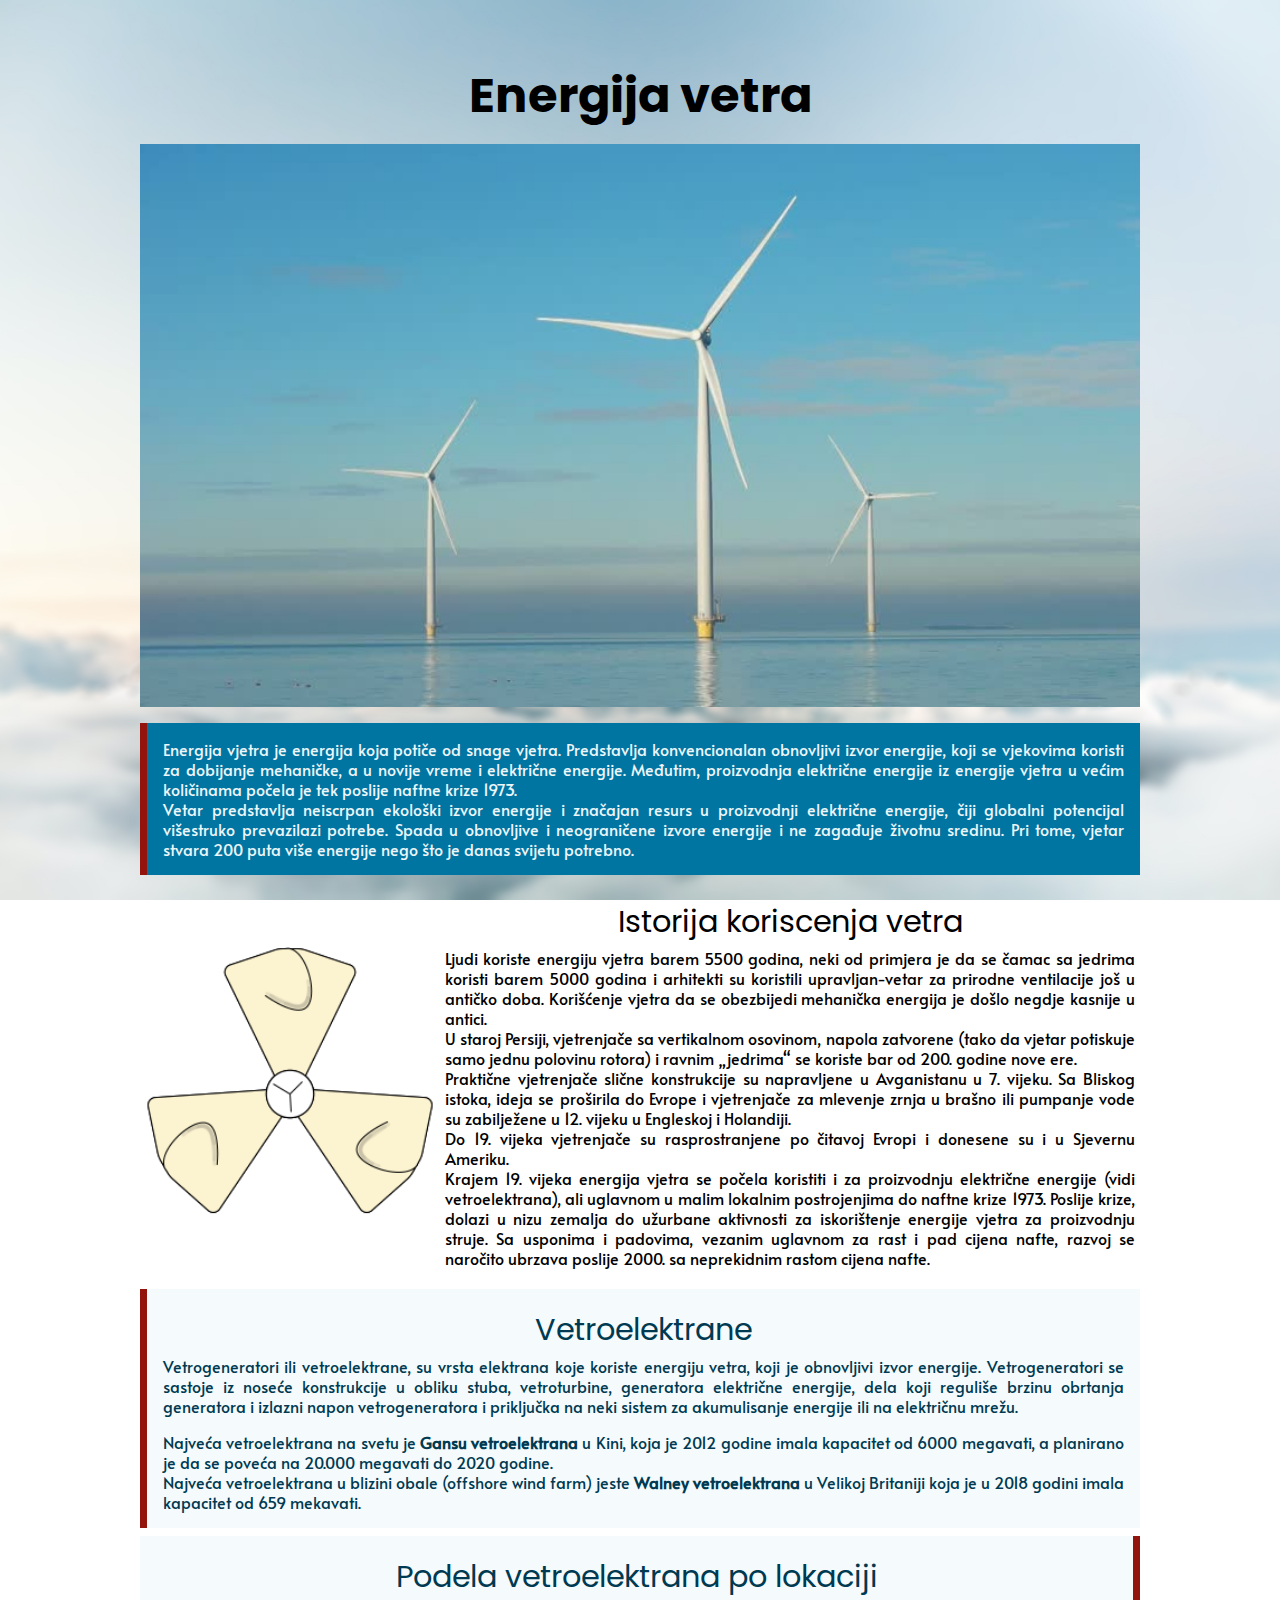
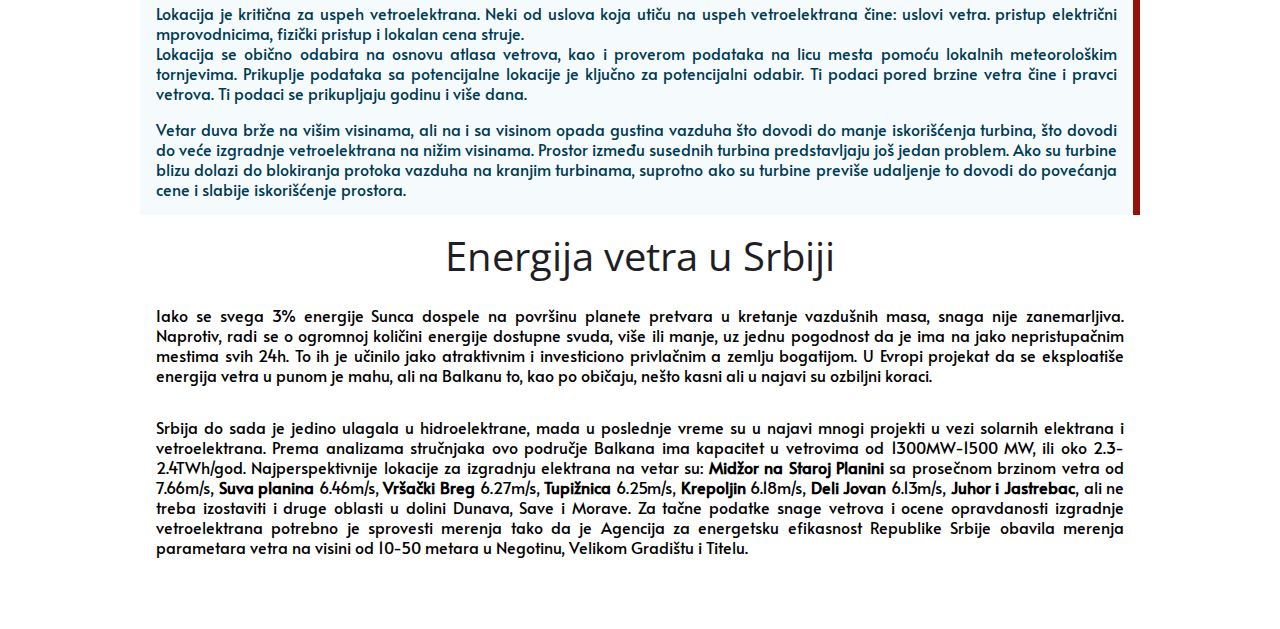
==== commit 00e4a76e: "my bad" ====
--- a/index.html
+++ b/index.html
@@ -1,70 +1,83 @@
-<!DOCTYPE html>
-<html lang="en">
-  <head>
-    <meta charset="utf-8">
-    <meta http-equiv="X-UA-Compatible" content="IE=edge">
-    <meta name="viewport" content="width=device-width, initial-scale=1">
-    <meta name="description" content="">
-    <meta name="author" content="Chris Castiglione, and the One Month team">
-		<title>Monthly Resolutions by Chris Castiglione</title>
-		<link href='http://fonts.googleapis.com/css?family=Lato' rel='stylesheet' type='text/css'>
-		<link rel="stylesheet" href="css/normalize.css">
-		<link rel="stylesheet" href="css/style.css">
-	</head>
-	<body>
-	
-	<div id="container">
+<!DOCTYPE html PUBLIC "-//W3C//DTD XHTML 1.0 Transitional//EN" "http://www.w3.org/TR/xhtml1/DTD/xhtml1-transitional.dtd">
+<html xmlns="http://www.w3.org/1999/xhtml">
+<head>
+	<meta http-equiv="Content-Type" content="text/html; charset=utf-8" />
+	<meta name="viewport" content="width=device-width, initial-scale=1.0">
     
-    	<div id="header">
-        	<h1> Monthly Resolutions </h1>
-        	<p> Dreaming Aloud. 30 days at a time </p>
-        </div>
+	<title>4You Paun</title>
+	<link rel="stylesheet" href="css/reset.css" />
+    <link rel="stylesheet" href="css/style.css" />
+    <link href="https://fonts.googleapis.com/css2?family=Alata&family=Poppins:ital@1&display=swap" rel="stylesheet"> 
+    <link href="https://fonts.googleapis.com/css2?family=Open+Sans:wght@700&display=swap" rel="stylesheet"> 
+</head>
+
+<body>
+	<div class="container">
+    	<div class="header">
+    		<h1> Energija vetra </h1>
+        	<img src="image/windmill3.jpg" alt="Three windmills" />
+        </div> <!--header-->
         
-        <div id="main">
-        	<div class="part">
-            	<h2> Learn to Surf </h2>
-                <img src="images/surfing.jpg" alt="Two groovers on the becht">
-                <p> This april I will travel to your pussy </p>
-                <hr> 
-                <p class="subtext"> My April Resolution by you mus</p>
-            </div> <!--part-->
-            <div class="part">
-            	<h2> Read Everyday </h2>
-                <img src="images/book.jpg" alt="The book">
-                <p> This mounth I will read at least 20 pgs evrdy</p>
-                <hr> 
-                <p class="subtext"> My March Resolution by you mus</p>
-            </div> <!--part-->
-            <div class="part">
-            	<h2> Meditate </h2>
-                <img src="images/meditate-girl.jpg" alt="The chick">
-                <p> I will meditation class and pracitce for more XP </p>
-                <hr> 
-                <p class="subtext"> My February Resolution by you mus</p>
-            </div> <!--part-->
-        </div>
+        <section class="redborder intro">
+        	<p>Energija vjetra je energija koja potiče od snage vjetra. Predstavlja konvencionalan obnovljivi izvor energije, koji se vjekovima koristi za dobijanje mehaničke, a u novije vreme i električne energije. Međutim, proizvodnja električne energije iz energije vjetra u većim količinama počela je tek poslije naftne krize 1973. 
+            </p>
+            <p>
+            Vetar predstavlja neiscrpan ekološki izvor energije i značajan resurs u proizvodnji električne energije, čiji globalni potencijal višestruko prevazilazi potrebe. Spada u obnovljive i neograničene izvore energije i ne zagađuje životnu sredinu. Pri tome, vjetar stvara 200 puta više energije nego što je danas svijetu potrebno.
+            </p>
+        </section> <!--intro-->
         
-        <div id="sidebar">
-        	<img src="images/chris-castiglione.jpg" alt="you know" class="round">
-            <p> This blog was made by Me </p>
-            <h3> Follow Me </h3>
-            <ul>
- 			 <li><a href="http://www.twitter.com/castig" target="_blank">Twitter</a></li>
-  			<li><a href="http://instagram.com/castig" target="_blank">Instagram</a></li>
-  			<li><a href="https://www.facebook.com/OneMonthEdu/" target="_blank">Facebook</a></li>
-			</ul>
-             <h3> Quote of the Day </h3>
-  			<blockquote><p id="quote">"We are what we repeatedly do. Excellence, then, is not an act, but a habit."</p>- Aristotle</blockquote>
+        <div class="clearfix middle">
+        	<div class="center">
+        		<img src="image/Fan.gif" alt="fan gif animation" class="left center" />
+            </div> <!--center-->
+            <section class="right">
+            	<h2 class="centralalign"> Istorija koriscenja vetra </h2>
+            	<p>
+            	Ljudi koriste energiju vjetra barem 5500 godina, neki od primjera je da se čamac sa jedrima koristi barem 5000 godina i arhitekti su koristili upravljan-vetar za prirodne ventilacije još u antičko doba. Korišćenje vjetra da se obezbijedi mehanička energija je došlo negdje kasnije u antici. <br />U staroj Persiji, vjetrenjače sa vertikalnom osovinom, napola zatvorene (tako da vjetar potiskuje samo jednu polovinu rotora) i ravnim „jedrima“ se koriste bar od 200. godine nove ere.  <br />Praktične vjetrenjače slične konstrukcije su napravljene u Avganistanu u 7. vijeku. Sa Bliskog istoka, ideja se proširila do Evrope i vjetrenjače za mlevenje zrnja u brašno ili pumpanje vode su zabilježene u 12. vijeku u Engleskoj i Holandiji.  <br />Do 19. vijeka vjetrenjače su rasprostranjene po čitavoj Evropi i donesene su i u Sjevernu Ameriku. <br />
+Krajem 19. vijeka energija vjetra se počela koristiti i za proizvodnju električne energije (vidi vetroelektrana), ali uglavnom u malim lokalnim postrojenjima do naftne krize 1973. Poslije krize, dolazi u nizu zemalja do užurbane aktivnosti za iskorištenje energije vjetra za proizvodnju struje. Sa usponima i padovima, vezanim uglavnom za rast i pad cijena nafte, razvoj se naročito ubrzava poslije 2000. sa neprekidnim rastom cijena nafte. 
+                </p>
+            </section>
+            
+        </div> <!--middle-->
+        
+        <section class="redborder windfarm">
+        	<h2 class="centralalign"> Vetroelektrane </h2>
+            <p>
+            Vetrogeneratori ili vetroelektrane, su vrsta elektrana koje koriste energiju vetra, koji je obnovljivi izvor energije. Vetrogeneratori se sastoje iz noseće konstrukcije u obliku stuba, vetroturbine, generatora električne energije, dela koji reguliše brzinu obrtanja generatora i izlazni napon vetrogeneratora i priključka na neki sistem za akumulisanje energije ili na električnu mrežu. 
+            </p>
+            <br />
+            <p>
+            Najveća vetroelektrana na svetu je <strong>Gansu vetroelektrana</strong> u Kini, koja je 2012 godine imala kapacitet od 6000 megavati, a planirano je da se poveća na 20.000 megavati do 2020 godine. <br />
+Najveća vetroelektrana u blizini obale (offshore wind farm) jeste <strong>Walney vetroelektrana</strong> u Velikoj Britaniji koja je u 2018 godini imala kapacitet od 659 mekavati.
+            </p>
+        </section>
+        <section class="redborder windfarm">
+        	<h2 class="centralalign"> Podela vetroelektrana po lokaciji </h2>
+            <p>
+            	Lokacija je kritična za uspeh vetroelektrana. Neki od uslova koja utiču na uspeh vetroelektrana čine: uslovi vetra. pristup električni mprovodnicima, fizički pristup i lokalan cena struje.
+            </p>
+            <p>
+            	Lokacija se obično odabira na osnovu atlasa vetrova, kao i proverom podataka na licu mesta pomoću lokalnih meteorološkim tornjevima. Prikuplje podataka sa potencijalne lokacije je ključno za potencijalni odabir. Ti podaci pored brzine vetra čine i pravci vetrova. Ti podaci se prikupljaju godinu i više dana.
+            </p>
+            <br />
+            <p>
+            	Vetar duva brže na višim visinama, ali na i sa visinom opada gustina vazduha što dovodi do manje iskorišćenja turbina, što dovodi do veće izgradnje vetroelektrana na nižim visinama. Prostor između susednih turbina predstavljaju još jedan problem. Ako su turbine blizu dolazi do blokiranja protoka vazduha na kranjim turbinama, suprotno ako su turbine previše udaljenje to dovodi do povećanja cene i slabije iskorišćenje prostora.
 
-        </div> <!--sidebar-->
-        
-        <div class="clear"> </div>
-        
-        <div id="footer">
-        	<p>Made with <a href="http://www.onemonth.com" target="_blank">One Month</a> by Chris Castiglione</p>
-        </div>
-        
-    </div> <!--container-->
-	
-	</body>
-</html>+            </p>
+        </section> <!--windfarm-->
+        	
+        <section class="serbiawinds">
+        	<a href="https://www.windfinder.com/#7/44.5396/20.6927/nospots" target="_blank">
+        		<h2 class="parallax centralalign"> Energija vetra u Srbiji </h2>
+            </a>
+            <p>
+            Iako se svega 3% energije Sunca dospele na površinu planete pretvara u kretanje vazdušnih masa, snaga nije zanemarljiva. Naprotiv, radi se o ogromnoj količini energije dostupne svuda, više ili manje, uz jednu pogodnost da je ima na jako nepristupačnim mestima svih 24h. To ih je učinilo jako atraktivnim i investiciono privlačnim a zemlju bogatijom. U Evropi projekat da se eksploatiše energija vetra u punom je mahu, ali na Balkanu to, kao po običaju, nešto kasni ali u najavi su ozbiljni koraci.
+            </p>
+            <p>
+            	Srbija do sada je jedino ulagala u hidroelektrane, mada u poslednje vreme su u najavi mnogi projekti u vezi solarnih elektrana i vetroelektrana. Prema analizama stručnjaka ovo područje Balkana ima kapacitet u vetrovima od 1300MW-1500 MW, ili oko 2.3-2.4TWh/god. Najperspektivnije lokacije za izgradnju elektrana na vetar su: <strong>Midžor na Staroj Planini</strong> sa prosečnom brzinom vetra od 7.66m/s, <strong>Suva planina </strong> 6.46m/s,<strong> Vršački Breg </strong>6.27m/s, <strong>Tupižnica </strong>6.25m/s,<strong> Krepoljin </strong> 6.18m/s, <strong>Deli Jovan</strong> 6.13m/s, <strong>Juhor i Jastrebac</strong>, ali ne treba izostaviti i druge oblasti u dolini Dunava, Save i Morave. Za tačne podatke snage vetrova i ocene opravdanosti izgradnje vetroelektrana potrebno je sprovesti merenja tako da je Agencija za energetsku efikasnost Republike Srbije obavila merenja parametara vetra na visini od 10-50 metara u Negotinu, Velikom Gradištu i Titelu.
+            </p>
+        </section>
+    </div>
+    
+</body>
+</html>
--- a/css/style.css
+++ b/css/style.css
@@ -1,127 +1,188 @@
-/* 
-Project Name: Monthly Resolutions
-Client: One Month
-Author: Christopher Castig | @castig
-*/
+@charset "utf-8";
+/* General Designe */
 
-
-/*----------------------------------------------------------------------------- 
-01=BASE   
------------------------------------------------------------------------------*/
-
-/* Box Model Hack */
 * {
-     -moz-box-sizing: border-box; /* Firexfox */
-     -webkit-box-sizing: border-box; /* Safari/Chrome/iOS/Android */
-     box-sizing: border-box; /* IE */
+  -moz-box-sizing: border-box; /* Firexfox */
+  -webkit-box-sizing: border-box; /* Safari/Chrome/iOS/Android */
+  box-sizing: border-box; /* IE */
 }
 
-.clear {
-	clear: both;
+.clearfix:after {
+  content: "";
+  display: table;
+  clear: both;
 }
 
 body {
-	background:url(../images/notebook.png); 
-	color: #000000;
- 	font-family: 'Lato', sans-serif;
- 	line-height: 1.7; /* line-height is unit-less */
- 	font-size: 100%;
-	width: 1000px;
-	margin: 0 auto 0 auto;
-	padding: 0 150px 0 150px;
-	line-height: 25px;
-	
+	background:url(../image/blured-background.jpg);
+	background-size:cover;
+	background-position:center;
+	background-attachment:fixed;
+	cursor:default;
 }
 
-.subtext {
-	color:#C0C0C0;
-}
-
-.round {
-	border-radius: 50%;
-}
-
-#header{
-	padding: 40px 0 15px 0;
-}
-
-p{
-	margin:0;
+p {
+	font-family: 'Alata', sans-serif;
+	line-height: 1.25rem;
 }
 
 h1 {
-	margin:0;
+	font-family: 'Poppins', sans-serif;
+	font-size: 3rem;
+	padding: 1.5rem;
+	font-weight:bold;
 }
 
-#main {
-	float:left;
-	background:#FFFFFF;
-	padding-right: 40px;
-}
-
-#sidebar {
-	float:left;
-	background:#FFFFFF;
-	width: 300px;
-	margin: 0 0 0 10px;
-	padding: 20px;
-	padding-bottom: 40px;
+h2 {
+	font-family: 'Poppins', sans-serif;
+	font-size: 1.90rem;
+	padding:0.65rem;
 }
 
 a {
-	color:#FF9900;
+	color: #1E1E24;
 	text-decoration:none;
+	cursor:pointer;
+}
+
+strong {
 	font-weight:bold;
 }
 
-#sidebar ul {
-	margin: 20px;
+.left {
+	float:left;
 }
 
-#sidebar blockquote{
-	border-left: 4px solid #CCC;
-  	padding-left: 8px;
-	margin: 0 10px 0 0;
+.right {
+	float: right;
 }
 
-#quote {
-	font-style:italic;
+.center {
+  
 }
 
-#sidebar h3 {
-	color:#111111;
-	margin-top: 40px;
+.centralalign {
+	text-align:center;	
+}
+
+.parallax {
+  /* The image used */
+  background-image: url(../image/windmap.PNG);
+
+  /* Set a specific height */
+  /*height: 200px;*/
+
+  /* Create the parallax scrolling effect */
+  background-attachment: fixed;
+  background-position: center;
+  background-repeat: no-repeat;
+  background-size: cover;
 }
 
 
-.part {
-	padding: 40px 10px 40px 10px;
-	width:inherit;
-
+.container {
+	width: 1000px;
+	margin: 0 auto 0 auto;
+	padding-top: 3rem;
+	padding-bottom: 3rem; 
 }
 
-.part hr {
-	color:#C0C0C0;
-	width:inherit;
+.container section {
+	margin-top: 0.5rem;
+	margin-bottom: 0.5rem;
 }
 
-.part p {
-	font-size: 90%;
+.container .redborder{
+	border-right: 7.5px solid #92140C;
 }
 
-#container {
-	width: 1000px;
+.container .redborder:nth-child(even){
+	border-left: 7.5px solid #92140C;
+	border-right: none;
 }
 
-#container h3{
-	margin: 0,0,0,0;
+.header {
+	text-align:center;
+	margin-bottom: 1rem;
 }
-/*----------------------------------------------------------------------------- 
-02=LAYOUT  
------------------------------------------------------------------------------*/
 
-/*----------------------------------------------------------------------------- 
-03=MAIN  
------------------------------------------------------------------------------*/
+.header img{
+	width:100%;
+	height:26%;
+	object-fit: cover;
+}
+
+.intro {
+	background: #0075A2;
+	text-align: justify;
+	padding: 1rem;
+	margin-bottom: 7px;
+	color: #EDF6F9;
+}
+
+.middle{
+	width: 100%;
+	text-align:justify;
+}
+
+.middle img{
+	width: 30%;
+	object-fit: cover;
+	padding: 3px;
+	padding-top: 4rem;
+}
+
+.middle section{
+	width: 70%;
+	border-left:none;
+	border-right:none;
+	padding: 5px;
+}
 
 
+.windfarm{
+	padding: 1rem;
+	text-align: justify;  
+	background: #F5FAFC;
+	color: #003A52;
+}
+.serbiawinds{
+	text-align: justify; 
+	border-left:none;
+	border-right:none;
+}
+.serbiawinds p{
+	padding: 1rem;
+}
+
+.serbiawinds h2{
+	font-family: 'Open Sans', sans-serif;
+	font-size: 2.5rem;
+	padding: 0.8rem;
+}
+
+
+@media only screen and (max-device-width: 600px) {
+
+	.container {
+		width: 100%;
+		padding-top: 1rem;
+		padding-bottom: 1rem; 
+	}
+	
+	
+	.middle section{
+		width:100%;
+		padding: 1.5rem;
+	}
+
+	.center {
+  		margin: 0 auto 0 auto;
+		display:block;
+		width: 75%;
+	}
+
+	.middle img {
+		width: 100%;
+	}
+}